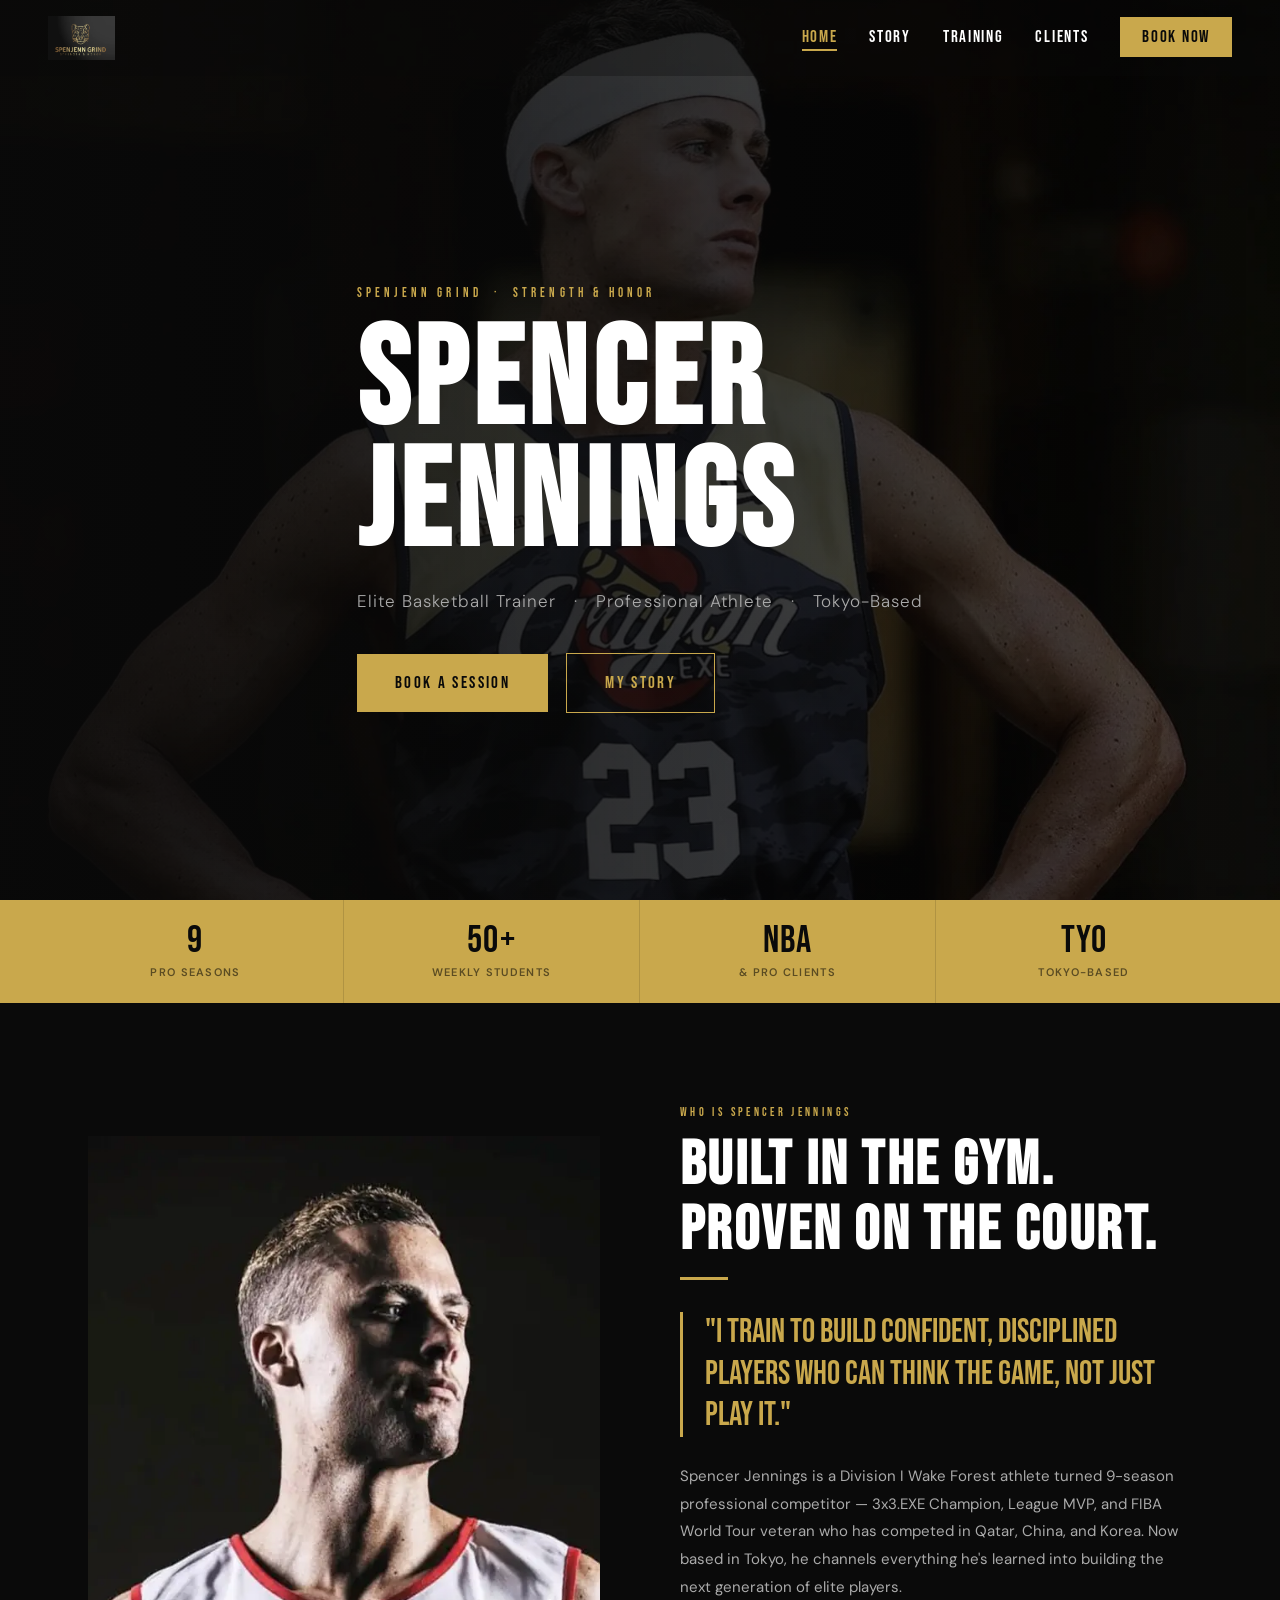
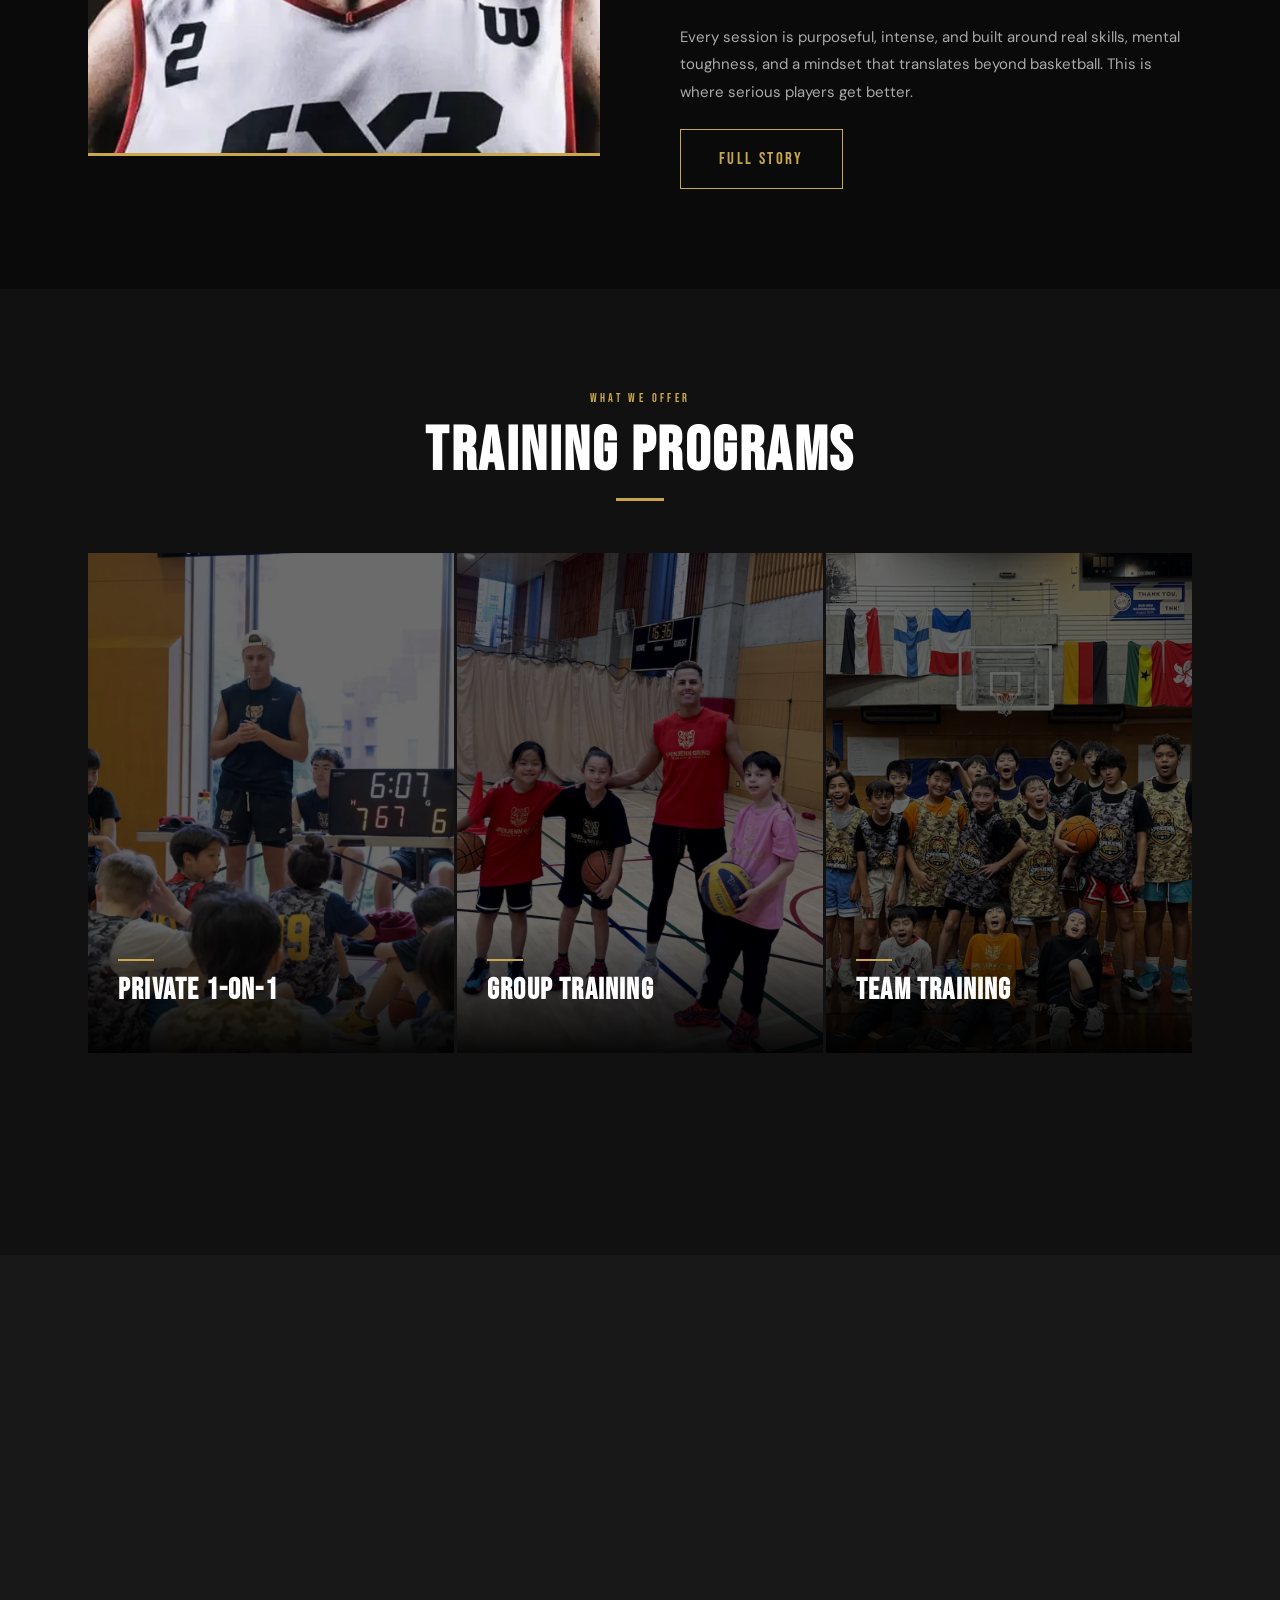
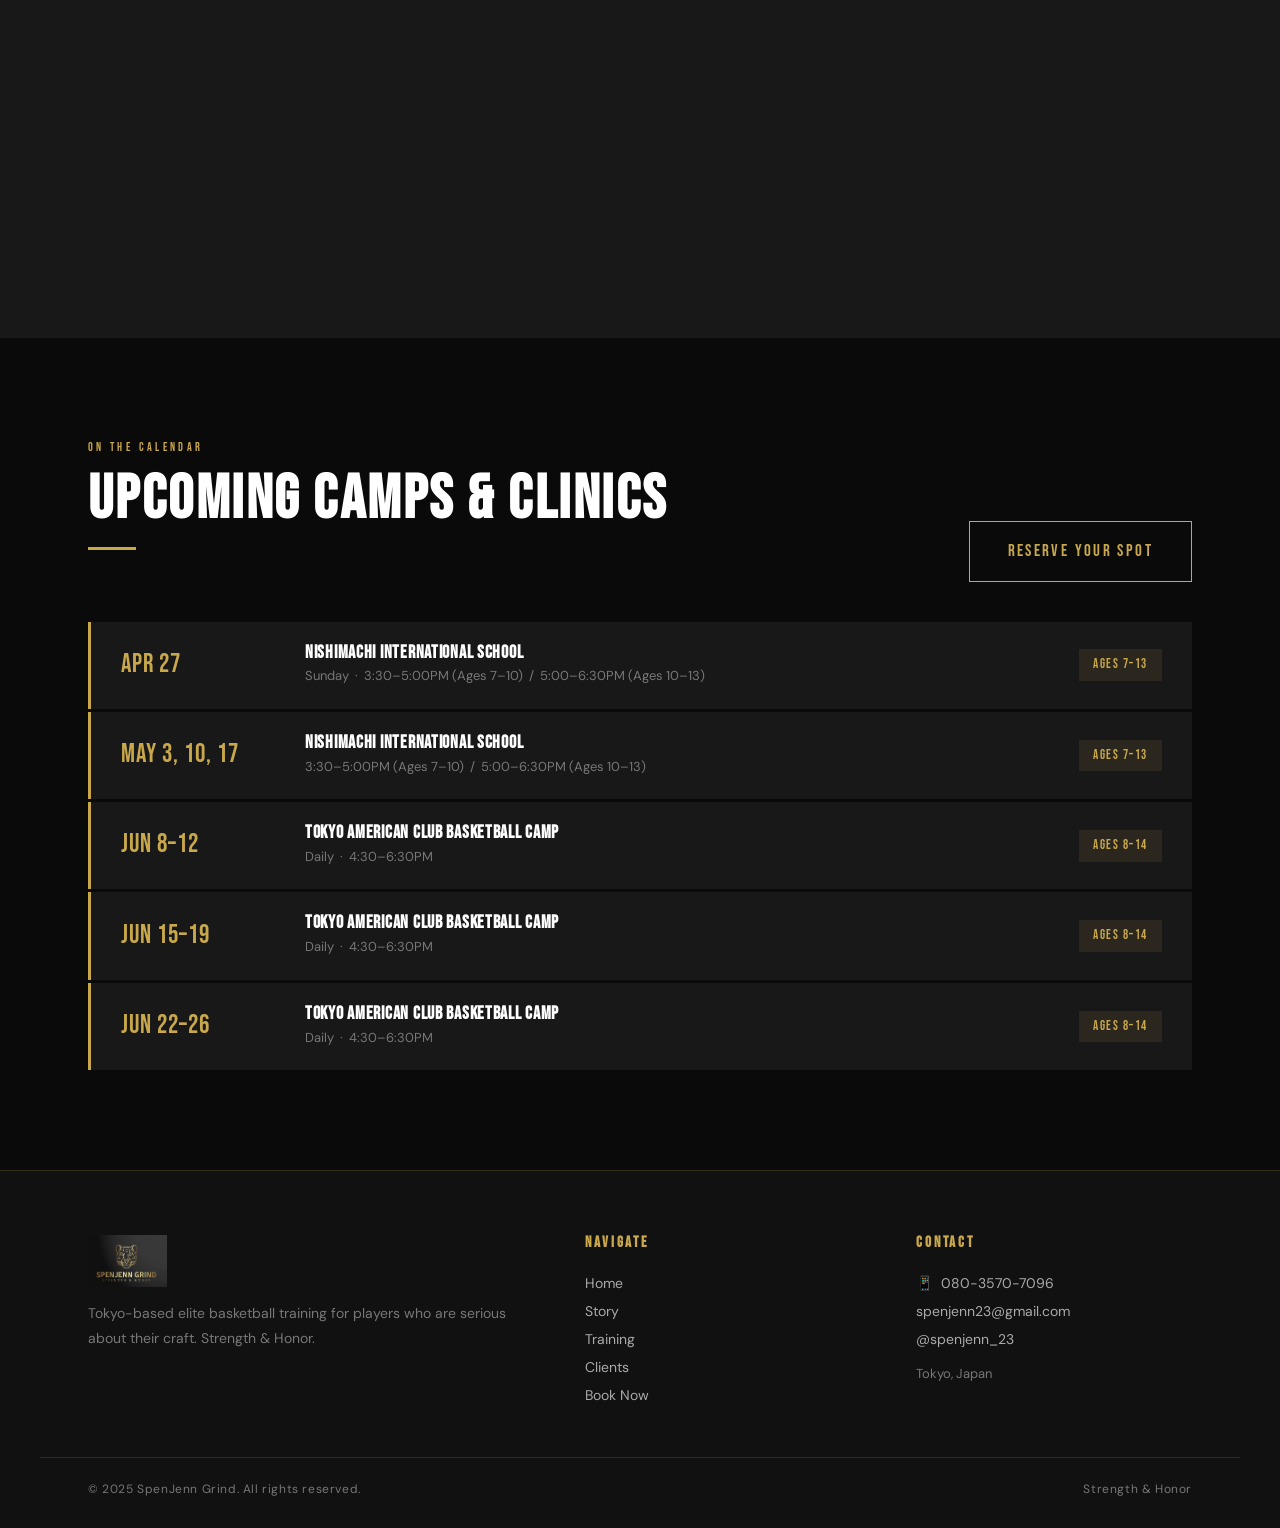
==== SpenJenn/index.html @ dd6b1234 "Add files via upload" ====
<!DOCTYPE html>
<html lang="en">
<head>
  <meta charset="UTF-8">
  <meta name="viewport" content="width=device-width, initial-scale=1.0">
  <title>Spencer Jennings — SpenJenn Grind | Elite Basketball Training Tokyo</title>
  <meta name="description" content="Spencer Jennings — Elite Basketball Trainer, 3x3.EXE Champion, and 9-season professional athlete based in Tokyo, Japan. SpenJenn Grind: Strength &amp; Honor.">
  <link rel="preconnect" href="https://fonts.googleapis.com">
  <link rel="preconnect" href="https://fonts.gstatic.com" crossorigin>
  <link rel="stylesheet" href="css/style.css">
</head>
<body>

<!-- ── NAV ── -->
<nav class="nav" id="nav">
  <div class="nav-inner">
    <a href="index.html" class="nav-logo">
      <img src="logo+tagline.webp" alt="SpenJenn Grind — Strength &amp; Honor">
    </a>
    <ul class="nav-links">
      <li><a href="index.html" class="active">Home</a></li>
      <li><a href="story.html">Story</a></li>
      <li><a href="training.html">Training</a></li>
      <li><a href="clients.html">Clients</a></li>
      <li><a href="book.html" class="nav-cta-link">Book Now</a></li>
    </ul>
    <button class="nav-hamburger" id="hamburger" aria-label="Open menu">
      <span></span><span></span><span></span>
    </button>
  </div>
</nav>

<!-- ── MOBILE NAV ── -->
<div class="nav-mobile" id="mobileNav">
  <a href="index.html">Home</a>
  <a href="story.html">Story</a>
  <a href="training.html">Training</a>
  <a href="clients.html">Clients</a>
  <a href="book.html">Book Now</a>
</div>

<!-- ── HERO ── -->
<section class="hero">
  <div class="hero__bg" style="background-image: url('3x3action8.webp');"></div>
  <div class="hero__overlay"></div>
  <div class="hero__content">
    <span class="hero__label">SpenJenn Grind &nbsp;·&nbsp; Strength &amp; Honor</span>
    <h1 class="hero__name">SPENCER<br>JENNINGS</h1>
    <p class="hero__sub">
      Elite Basketball Trainer &nbsp;&nbsp;·&nbsp;&nbsp; Professional Athlete &nbsp;&nbsp;·&nbsp;&nbsp; Tokyo-Based
    </p>
    <div class="hero__actions">
      <a href="book.html" class="btn btn--gold">Book a Session</a>
      <a href="story.html" class="btn btn--outline">My Story</a>
    </div>
  </div>
</section>

<!-- ── STATS BAR ── -->
<div class="stats-bar">
  <div class="stats-bar__inner">
    <div class="stat-item">
      <div class="stat-num">9</div>
      <div class="stat-lbl">Pro Seasons</div>
    </div>
    <div class="stat-item">
      <div class="stat-num">50+</div>
      <div class="stat-lbl">Weekly Students</div>
    </div>
    <div class="stat-item">
      <div class="stat-num">NBA</div>
      <div class="stat-lbl">&amp; Pro Clients</div>
    </div>
    <div class="stat-item">
      <div class="stat-num">TYO</div>
      <div class="stat-lbl">Tokyo-Based</div>
    </div>
  </div>
</div>

<!-- ── INTRO ── -->
<section class="intro">
  <div class="intro__inner">

    <div class="intro__img-wrap fade-in">
      <img src="Headshot.webp" alt="Spencer Jennings — 3x3 Professional Athlete" loading="lazy">
    </div>

    <div class="intro__text">
      <span class="section-label fade-in">Who Is Spencer Jennings</span>
      <h2 class="section-title fade-in d1">Built in the Gym.<br>Proven on the Court.</h2>
      <div class="gold-bar fade-in d2"></div>
      <blockquote class="fade-in d2">
        "I train to build confident, disciplined players who can think the game, not just play it."
      </blockquote>
      <p class="fade-in d3">
        Spencer Jennings is a Division I Wake Forest athlete turned 9-season professional competitor —
        3x3.EXE Champion, League MVP, and FIBA World Tour veteran who has competed in Qatar, China,
        and Korea. Now based in Tokyo, he channels everything he's learned into building the next
        generation of elite players.
      </p>
      <p class="fade-in d3">
        Every session is purposeful, intense, and built around real skills, mental toughness,
        and a mindset that translates beyond basketball. This is where serious players get better.
      </p>
      <a href="story.html" class="btn btn--outline fade-in d4">Full Story</a>
    </div>

  </div>
</section>

<!-- ── TRAINING PREVIEW ── -->
<section class="training-preview">
  <div class="training-preview__head">
    <span class="section-label fade-in">What We Offer</span>
    <h2 class="section-title fade-in d1">Training Programs</h2>
    <div class="gold-bar gold-bar--center fade-in d2"></div>
  </div>

  <div class="t-cards">
    <div class="t-card fade-in">
      <div class="t-card__bg" style="background-image: url('spenchencoaching1.webp'); background-position: center top;"></div>
      <div class="t-card__body">
        <div class="t-card__rule"></div>
        <h3 class="t-card__title">Private 1-on-1</h3>
        <p class="t-card__desc">Focused individual sessions targeting your specific weaknesses and goals. 70 minutes of pure development.</p>
      </div>
    </div>
    <div class="t-card fade-in d1">
      <div class="t-card__bg" style="background-image: url('spenjencoaching.webp'); background-position: center top;"></div>
      <div class="t-card__body">
        <div class="t-card__rule"></div>
        <h3 class="t-card__title">Group Training</h3>
        <p class="t-card__desc">Competitive group sessions building game IQ, chemistry, and intensity. Drop-in or monthly programs available.</p>
      </div>
    </div>
    <div class="t-card fade-in d2">
      <div class="t-card__bg" style="background-image: url('spenjengroupccoaching.webp'); background-position: center top;"></div>
      <div class="t-card__body">
        <div class="t-card__rule"></div>
        <h3 class="t-card__title">Team Training</h3>
        <p class="t-card__desc">Full team workouts built around your system. Custom programs for school and club teams.</p>
      </div>
    </div>
  </div>

  <div class="training-preview__cta">
    <a href="training.html" class="btn btn--gold fade-in">View All Programs &amp; Pricing</a>
  </div>
</section>

<!-- ── TESTIMONIALS ── -->
<section class="testimonials">
  <div class="testimonials__inner">
    <div class="testimonials__head">
      <span class="section-label fade-in">Straight From the Players</span>
      <h2 class="section-title fade-in d1">Results Speak</h2>
      <div class="gold-bar gold-bar--center fade-in d2"></div>
    </div>
    <div class="t-quotes">
      <div class="t-quote fade-in">
        <p class="t-quote__text">
          "Training with Spencer completely changed the way I approach the game. His attention to detail —
          especially with footwork, decision-making, and game speed — helped me elevate my confidence and
          performance at the national level. Every session is intense, purposeful, and pushes you to think
          like a high-level player. If you're serious about getting better, this is where you need to be."
        </p>
        <div class="t-quote__author">
          <img src="Kenny.webp" alt="Kenichiro Benedict" loading="lazy">
          <div>
            <p class="t-quote__name">Kenichiro Benedict</p>
            <p class="t-quote__role">Japan U-18 National Team</p>
          </div>
        </div>
      </div>
      <div class="t-quote fade-in d2">
        <p class="t-quote__text">
          "I've known Spencer as both a teammate and a trainer, and his understanding of the game is elite.
          He brings a pro mindset to every workout — everything is game-real, competitive, and detailed.
          He helped sharpen my skills and mentality, which translated directly to my progression as a pro.
          He's someone you want in your corner if you're trying to take that next step."
        </p>
        <div class="t-quote__author">
          <img src="Kongolo.webp" alt="David Kongolo" loading="lazy">
          <div>
            <p class="t-quote__name">David Kongolo</p>
            <p class="t-quote__role">Professional Player — Tokushima Gambarous</p>
          </div>
        </div>
      </div>
    </div>
  </div>
</section>

<!-- ── CAMP DATES ── -->
<section class="camp-dates section">
  <div class="camp-dates__inner">
    <div class="camp-dates__head">
      <div>
        <span class="section-label fade-in">On the Calendar</span>
        <h2 class="section-title fade-in d1">Upcoming Camps &amp; Clinics</h2>
        <div class="gold-bar fade-in d2"></div>
      </div>
      <a href="book.html" class="btn btn--outline fade-in">Reserve Your Spot</a>
    </div>

    <div class="camp-list">
      <div class="camp-item fade-in">
        <div class="camp-date">APR 27</div>
        <div class="camp-info">
          <h4>Nishimachi International School</h4>
          <p>Sunday &nbsp;·&nbsp; 3:30–5:00PM (Ages 7–10) &nbsp;/&nbsp; 5:00–6:30PM (Ages 10–13)</p>
        </div>
        <div class="camp-tag">Ages 7–13</div>
      </div>
      <div class="camp-item fade-in">
        <div class="camp-date">MAY 3, 10, 17</div>
        <div class="camp-info">
          <h4>Nishimachi International School</h4>
          <p>3:30–5:00PM (Ages 7–10) &nbsp;/&nbsp; 5:00–6:30PM (Ages 10–13)</p>
        </div>
        <div class="camp-tag">Ages 7–13</div>
      </div>
      <div class="camp-item fade-in">
        <div class="camp-date">JUN 8–12</div>
        <div class="camp-info">
          <h4>Tokyo American Club Basketball Camp</h4>
          <p>Daily &nbsp;·&nbsp; 4:30–6:30PM</p>
        </div>
        <div class="camp-tag">Ages 8–14</div>
      </div>
      <div class="camp-item fade-in">
        <div class="camp-date">JUN 15–19</div>
        <div class="camp-info">
          <h4>Tokyo American Club Basketball Camp</h4>
          <p>Daily &nbsp;·&nbsp; 4:30–6:30PM</p>
        </div>
        <div class="camp-tag">Ages 8–14</div>
      </div>
      <div class="camp-item fade-in">
        <div class="camp-date">JUN 22–26</div>
        <div class="camp-info">
          <h4>Tokyo American Club Basketball Camp</h4>
          <p>Daily &nbsp;·&nbsp; 4:30–6:30PM</p>
        </div>
        <div class="camp-tag">Ages 8–14</div>
      </div>
    </div>
  </div>
</section>

<!-- ── FOOTER ── -->
<footer class="footer">
  <div class="footer-grid">
    <div class="footer-brand">
      <a href="index.html">
        <img src="logo+tagline.webp" alt="SpenJenn Grind">
      </a>
      <p>Tokyo-based elite basketball training for players who are serious about their craft. Strength &amp; Honor.</p>
    </div>
    <div class="footer-col">
      <h4>Navigate</h4>
      <a href="index.html">Home</a>
      <a href="story.html">Story</a>
      <a href="training.html">Training</a>
      <a href="clients.html">Clients</a>
      <a href="book.html">Book Now</a>
    </div>
    <div class="footer-col">
      <h4>Contact</h4>
      <p>📱 &nbsp;080-3570-7096</p>
      <a href="mailto:spenjenn23@gmail.com">spenjenn23@gmail.com</a>
      <a href="https://instagram.com/spenjenn_23" target="_blank" rel="noopener noreferrer">@spenjenn_23</a>
      <p style="margin-top:8px; color: var(--muted); font-size:13px;">Tokyo, Japan</p>
    </div>
  </div>
  <div class="footer-bottom">
    <p>© 2025 SpenJenn Grind. All rights reserved.</p>
    <p>Strength &amp; Honor</p>
  </div>
</footer>

<script src="js/main.js"></script>
</body>
</html>
---- SpenJenn/css/style.css ----
/* ============================================================
   SPENJENN GRIND — Global Stylesheet
   Fonts: Bebas Neue (headings) · DM Sans (body)
   Palette: #0a0a0a · #111 · #1a1a1a · #c9a84c (gold)
   ============================================================ */

@import url('https://fonts.googleapis.com/css2?family=Bebas+Neue&family=DM+Sans:ital,opsz,wght@0,9..40,300;0,9..40,400;0,9..40,500;0,9..40,600;1,9..40,400&display=swap');

/* ── Reset ── */
*, *::before, *::after { margin: 0; padding: 0; box-sizing: border-box; }

/* ── Variables ── */
:root {
  --black:         #0a0a0a;
  --dark:          #111111;
  --charcoal:      #181818;
  --charcoal-2:    #222222;
  --gold:          #c9a84c;
  --gold-light:    #dfc06e;
  --white:         #ffffff;
  --off-white:     #f0ede8;
  --muted:         #777777;
  --muted-2:       #aaaaaa;
  --border:        rgba(201,168,76,0.18);
  --nav-h:         76px;
  --max-w:         1200px;
  --pad:           100px;
}

/* ── Base ── */
html { scroll-behavior: smooth; }

body {
  background: var(--black);
  color: var(--white);
  font-family: 'DM Sans', sans-serif;
  font-size: 16px;
  line-height: 1.65;
  overflow-x: hidden;
}

::selection { background: var(--gold); color: var(--black); }

::-webkit-scrollbar { width: 5px; }
::-webkit-scrollbar-track { background: var(--dark); }
::-webkit-scrollbar-thumb { background: var(--gold); }

img { max-width: 100%; height: auto; display: block; }
a { color: inherit; text-decoration: none; }

h1, h2, h3, h4, h5 {
  font-family: 'Bebas Neue', sans-serif;
  letter-spacing: 0.04em;
  line-height: 1.05;
}

/* ── Utilities ── */
.container {
  max-width: var(--max-w);
  margin: 0 auto;
  padding: 0 48px;
}

.section { padding: var(--pad) 0; }
.section--dark { background: var(--dark); }
.section--charcoal { background: var(--charcoal); }

.section-label {
  font-family: 'Bebas Neue', sans-serif;
  font-size: 12px;
  letter-spacing: 0.28em;
  color: var(--gold);
  text-transform: uppercase;
  display: block;
  margin-bottom: 10px;
}

.section-title {
  font-size: clamp(36px, 5vw, 62px);
  color: var(--white);
}

.section-title--center { text-align: center; }

.gold-bar {
  width: 48px;
  height: 3px;
  background: var(--gold);
  margin: 14px 0 32px;
}
.gold-bar--center { margin: 14px auto 32px; }

/* ── Buttons ── */
.btn {
  display: inline-block;
  font-family: 'Bebas Neue', sans-serif;
  font-size: 17px;
  letter-spacing: 0.14em;
  padding: 15px 38px;
  transition: all 0.22s ease;
  cursor: pointer;
  border: none;
  white-space: nowrap;
}

.btn--gold {
  background: var(--gold);
  color: var(--black);
}
.btn--gold:hover {
  background: var(--gold-light);
  transform: translateY(-2px);
  box-shadow: 0 8px 32px rgba(201,168,76,0.28);
}

.btn--outline {
  background: transparent;
  color: var(--gold);
  border: 1.5px solid var(--gold);
}
.btn--outline:hover {
  background: var(--gold);
  color: var(--black);
  transform: translateY(-2px);
}

/* ── Scroll Fade-in ── */
.fade-in {
  opacity: 0;
  transform: translateY(28px);
  transition: opacity 0.72s ease, transform 0.72s ease;
}
.fade-in.visible { opacity: 1; transform: translateY(0); }
.fade-in.d1 { transition-delay: 0.08s; }
.fade-in.d2 { transition-delay: 0.18s; }
.fade-in.d3 { transition-delay: 0.28s; }
.fade-in.d4 { transition-delay: 0.38s; }

/* ============================================================
   NAVIGATION
   ============================================================ */
.nav {
  position: fixed;
  top: 0; left: 0; right: 0;
  z-index: 1000;
  height: var(--nav-h);
  display: flex;
  align-items: center;
  padding: 0 48px;
  background: rgba(10,10,10,0.3);
  transition: background 0.35s ease, border-color 0.35s ease;
  border-bottom: 1px solid transparent;
}

.nav.scrolled {
  background: rgba(10,10,10,0.97);
  border-bottom-color: var(--border);
  backdrop-filter: blur(12px);
}

.nav-inner {
  width: 100%;
  max-width: var(--max-w);
  margin: 0 auto;
  display: flex;
  align-items: center;
  justify-content: space-between;
}

.nav-logo img {
  height: 44px;
  width: auto;
}

.nav-links {
  display: flex;
  align-items: center;
  gap: 32px;
  list-style: none;
}

.nav-links a {
  font-family: 'Bebas Neue', sans-serif;
  font-size: 17px;
  letter-spacing: 0.1em;
  color: var(--white);
  transition: color 0.2s;
  position: relative;
}

.nav-links a::after {
  content: '';
  position: absolute;
  bottom: -4px; left: 0;
  width: 0; height: 2px;
  background: var(--gold);
  transition: width 0.28s ease;
}

.nav-links a:hover,
.nav-links a.active { color: var(--gold); }
.nav-links a:hover::after,
.nav-links a.active::after { width: 100%; }

.nav-cta-link {
  background: var(--gold) !important;
  color: var(--black) !important;
  padding: 10px 22px;
  font-family: 'Bebas Neue', sans-serif;
  letter-spacing: 0.12em;
  transition: background 0.2s !important;
}
.nav-cta-link:hover { background: var(--gold-light) !important; }
.nav-cta-link::after { display: none !important; }

/* Hamburger */
.nav-hamburger {
  display: none;
  flex-direction: column;
  gap: 5px;
  cursor: pointer;
  padding: 4px;
  background: none;
  border: none;
}
.nav-hamburger span {
  display: block;
  width: 25px; height: 2px;
  background: var(--white);
  transition: all 0.28s;
}
.nav-hamburger.open span:nth-child(1) { transform: rotate(45deg) translate(5px,5px); }
.nav-hamburger.open span:nth-child(2) { opacity: 0; }
.nav-hamburger.open span:nth-child(3) { transform: rotate(-45deg) translate(5px,-5px); }

/* Mobile Nav */
.nav-mobile {
  position: fixed;
  top: var(--nav-h); left: 0; right: 0;
  background: rgba(10,10,10,0.98);
  border-bottom: 1px solid var(--border);
  z-index: 999;
  padding: 28px 40px 36px;
  flex-direction: column;
  gap: 22px;
  display: none;
  backdrop-filter: blur(12px);
}
.nav-mobile.open { display: flex; }
.nav-mobile a {
  font-family: 'Bebas Neue', sans-serif;
  font-size: 30px;
  letter-spacing: 0.1em;
  color: var(--white);
  transition: color 0.2s;
}
.nav-mobile a:hover { color: var(--gold); }

/* ============================================================
   FOOTER
   ============================================================ */
.footer {
  background: var(--dark);
  border-top: 1px solid var(--border);
  padding: 64px 0 28px;
}

.footer-grid {
  max-width: var(--max-w);
  margin: 0 auto;
  padding: 0 48px;
  display: grid;
  grid-template-columns: 1.6fr 1fr 1fr;
  gap: 56px;
  margin-bottom: 48px;
}

.footer-brand img {
  height: 52px;
  width: auto;
  margin-bottom: 14px;
}

.footer-brand p {
  color: var(--muted);
  font-size: 14px;
  line-height: 1.75;
  margin-top: 10px;
}

.footer-col h4 {
  font-family: 'Bebas Neue', sans-serif;
  font-size: 15px;
  letter-spacing: 0.18em;
  color: var(--gold);
  margin-bottom: 18px;
}

.footer-col a,
.footer-col p {
  display: block;
  color: var(--muted-2);
  font-size: 14px;
  line-height: 2;
  transition: color 0.2s;
}
.footer-col a:hover { color: var(--gold); }

.footer-bottom {
  max-width: var(--max-w);
  margin: 0 auto;
  padding: 22px 48px 0;
  border-top: 1px solid var(--border);
  display: flex;
  align-items: center;
  justify-content: space-between;
}
.footer-bottom p { font-size: 12px; color: var(--muted); letter-spacing: 0.05em; }

/* ============================================================
   PAGE HERO (sub-pages)
   ============================================================ */
.page-hero {
  position: relative;
  height: 62vh;
  min-height: 420px;
  display: flex;
  align-items: flex-end;
  overflow: hidden;
  margin-top: 0;
}

.page-hero__bg {
  position: absolute;
  inset: 0;
  background-size: cover;
  background-position: center top;
  filter: brightness(0.38);
  transform: scale(1.04);
}

.page-hero__gradient {
  position: absolute;
  inset: 0;
  background: linear-gradient(to top, var(--black) 0%, rgba(10,10,10,0.4) 50%, transparent 100%);
}

.page-hero__content {
  position: relative;
  z-index: 2;
  padding: 0 48px 56px;
  width: 100%;
  max-width: var(--max-w);
  margin: 0 auto;
}

.page-hero__label {
  font-family: 'Bebas Neue', sans-serif;
  font-size: 12px;
  letter-spacing: 0.32em;
  color: var(--gold);
  display: block;
  margin-bottom: 10px;
}

.page-hero__title {
  font-size: clamp(52px, 9vw, 110px);
  line-height: 0.95;
  color: var(--white);
}

/* ============================================================
   HOME — HERO
   ============================================================ */
.hero {
  position: relative;
  height: 100vh;
  min-height: 720px;
  display: flex;
  align-items: center;
  overflow: hidden;
}

.hero__bg {
  position: absolute;
  inset: 0;
  background-size: cover;
  background-position: center 18%;
  filter: brightness(0.42);
  transform: scale(1.06);
  animation: zoomOut 9s ease-out forwards;
}

@keyframes zoomOut {
  from { transform: scale(1.06); }
  to   { transform: scale(1); }
}

.hero__overlay {
  position: absolute;
  inset: 0;
  background: linear-gradient(
    to right,
    rgba(10,10,10,0.88) 0%,
    rgba(10,10,10,0.55) 55%,
    rgba(10,10,10,0.18) 100%
  );
}

.hero__content {
  position: relative;
  z-index: 2;
  max-width: var(--max-w);
  margin: 0 auto;
  padding: 0 48px;
  padding-top: calc(var(--nav-h) + 20px);
}

.hero__label {
  font-family: 'Bebas Neue', sans-serif;
  font-size: 13px;
  letter-spacing: 0.32em;
  color: var(--gold);
  display: block;
  margin-bottom: 18px;
  opacity: 0;
  animation: riseUp 0.8s 0.3s ease forwards;
}

.hero__name {
  font-size: clamp(60px, 11vw, 138px);
  line-height: 0.88;
  color: var(--white);
  opacity: 0;
  animation: riseUp 0.85s 0.5s ease forwards;
}

.hero__sub {
  font-family: 'DM Sans', sans-serif;
  font-size: clamp(13px, 1.4vw, 17px);
  font-weight: 300;
  color: var(--muted-2);
  letter-spacing: 0.06em;
  margin-top: 22px;
  opacity: 0;
  animation: riseUp 0.8s 0.75s ease forwards;
}

.hero__actions {
  display: flex;
  align-items: center;
  gap: 18px;
  margin-top: 38px;
  opacity: 0;
  animation: riseUp 0.8s 1s ease forwards;
}

@keyframes riseUp {
  from { opacity: 0; transform: translateY(28px); }
  to   { opacity: 1; transform: translateY(0); }
}

/* ── Stats Bar ── */
.stats-bar {
  background: var(--gold);
  padding: 0 48px;
}

.stats-bar__inner {
  max-width: var(--max-w);
  margin: 0 auto;
  display: grid;
  grid-template-columns: repeat(4, 1fr);
}

.stat-item {
  padding: 22px 16px;
  text-align: center;
  border-right: 1px solid rgba(0,0,0,0.12);
}
.stat-item:last-child { border-right: none; }

.stat-num {
  font-family: 'Bebas Neue', sans-serif;
  font-size: 38px;
  color: var(--black);
  line-height: 1;
  letter-spacing: 0.03em;
}
.stat-lbl {
  font-size: 11px;
  font-weight: 600;
  letter-spacing: 0.12em;
  text-transform: uppercase;
  color: rgba(0,0,0,0.55);
  margin-top: 3px;
}

/* ── Intro (Home) ── */
.intro { padding: var(--pad) 0; }

.intro__inner {
  max-width: var(--max-w);
  margin: 0 auto;
  padding: 0 48px;
  display: grid;
  grid-template-columns: 1fr 1fr;
  gap: 80px;
  align-items: center;
}

.intro__img-wrap {
  position: relative;
}

.intro__img-wrap img {
  width: 100%;
  height: 620px;
  object-fit: cover;
  object-position: center 15%;
}

.intro__img-wrap::after {
  content: '';
  position: absolute;
  bottom: 0; left: 0; right: 0;
  height: 3px;
  background: var(--gold);
}

.intro__text blockquote {
  font-family: 'Bebas Neue', sans-serif;
  font-size: clamp(26px, 2.6vw, 36px);
  color: var(--gold);
  line-height: 1.25;
  padding-left: 22px;
  border-left: 3px solid var(--gold);
  margin: 28px 0 26px;
}

.intro__text p {
  color: var(--muted-2);
  font-size: 15px;
  line-height: 1.85;
  margin-bottom: 22px;
}

/* ── Training Preview Cards (Home) ── */
.training-preview { background: var(--dark); padding: var(--pad) 0; }

.training-preview__head {
  text-align: center;
  padding: 0 48px;
  margin-bottom: 52px;
}

.t-cards {
  display: grid;
  grid-template-columns: repeat(3,1fr);
  gap: 3px;
  max-width: var(--max-w);
  margin: 0 auto 44px;
  padding: 0 48px;
}

.t-card {
  position: relative;
  height: 500px;
  overflow: hidden;
  cursor: default;
}

.t-card__bg {
  position: absolute;
  inset: 0;
  background-size: cover;
  background-position: center top;
  filter: brightness(0.42);
  transition: transform 0.55s ease, filter 0.55s ease;
}

.t-card:hover .t-card__bg {
  transform: scale(1.06);
  filter: brightness(0.28);
}

.t-card__body {
  position: absolute;
  bottom: 0; left: 0; right: 0;
  padding: 36px 30px;
  background: linear-gradient(to top, rgba(0,0,0,0.92) 0%, transparent 100%);
}

.t-card__rule {
  width: 36px; height: 2px;
  background: var(--gold);
  margin-bottom: 14px;
  transition: width 0.3s;
}
.t-card:hover .t-card__rule { width: 56px; }

.t-card__title {
  font-size: 30px;
  color: var(--white);
  margin-bottom: 10px;
}

.t-card__desc {
  font-size: 13px;
  color: var(--muted-2);
  line-height: 1.75;
  max-height: 0;
  overflow: hidden;
  transition: max-height 0.38s ease;
}
.t-card:hover .t-card__desc { max-height: 90px; }

.training-preview__cta { text-align: center; }

/* ── Testimonials (Home) ── */
.testimonials { padding: var(--pad) 0; background: var(--charcoal); }

.testimonials__inner {
  max-width: var(--max-w);
  margin: 0 auto;
  padding: 0 48px;
}

.testimonials__head { text-align: center; margin-bottom: 54px; }

.t-quotes {
  display: grid;
  grid-template-columns: 1fr 1fr;
  gap: 24px;
}

.t-quote {
  background: var(--dark);
  border: 1px solid var(--border);
  padding: 40px 36px;
  position: relative;
}

.t-quote::before {
  content: '"';
  font-family: 'Bebas Neue', sans-serif;
  font-size: 130px;
  color: var(--gold);
  opacity: 0.1;
  position: absolute;
  top: -18px; left: 22px;
  line-height: 1;
  pointer-events: none;
}

.t-quote__text {
  font-size: 14px;
  color: var(--muted-2);
  line-height: 1.85;
  margin-bottom: 28px;
  position: relative;
}

.t-quote__author {
  display: flex;
  align-items: center;
  gap: 14px;
}

.t-quote__author img {
  width: 50px; height: 50px;
  border-radius: 50%;
  object-fit: cover;
  object-position: center top;
  border: 2px solid var(--gold);
}

.t-quote__name {
  font-family: 'Bebas Neue', sans-serif;
  font-size: 18px;
  letter-spacing: 0.05em;
}

.t-quote__role {
  font-size: 12px;
  color: var(--gold);
  letter-spacing: 0.06em;
  margin-top: 2px;
}

/* ── Camp Dates (Home) ── */
.camp-dates { padding: var(--pad) 0; }

.camp-dates__inner {
  max-width: var(--max-w);
  margin: 0 auto;
  padding: 0 48px;
}

.camp-dates__head {
  display: flex;
  justify-content: space-between;
  align-items: flex-end;
  margin-bottom: 40px;
  flex-wrap: wrap;
  gap: 24px;
}

.camp-list { display: flex; flex-direction: column; gap: 3px; }

.camp-item {
  display: grid;
  grid-template-columns: 160px 1fr auto;
  align-items: center;
  gap: 24px;
  background: var(--charcoal);
  padding: 22px 30px;
  border-left: 3px solid var(--gold);
  transition: background 0.2s;
}
.camp-item:hover { background: var(--charcoal-2); }

.camp-date {
  font-family: 'Bebas Neue', sans-serif;
  font-size: 26px;
  color: var(--gold);
  letter-spacing: 0.04em;
}

.camp-info h4 {
  font-size: 18px;
  color: var(--white);
  margin-bottom: 3px;
}
.camp-info p { font-size: 13px; color: var(--muted); }

.camp-tag {
  font-family: 'Bebas Neue', sans-serif;
  font-size: 13px;
  letter-spacing: 0.12em;
  color: var(--gold);
  background: rgba(201,168,76,0.1);
  padding: 5px 14px;
  white-space: nowrap;
}

/* ============================================================
   STORY PAGE
   ============================================================ */

/* Timeline */
.timeline { padding: var(--pad) 0; }

.timeline__inner {
  max-width: var(--max-w);
  margin: 0 auto;
  padding: 0 48px;
}

.tl-entry {
  display: grid;
  grid-template-columns: 1fr 72px 1fr;
  margin-bottom: 88px;
}

/* LEFT variant: text in col1, media in col3 */
.tl-entry--left .tl-text  { grid-column: 1; grid-row: 1; padding-right: 40px; }
.tl-entry--left .tl-spine { grid-column: 2; grid-row: 1; }
.tl-entry--left .tl-media { grid-column: 3; grid-row: 1; }

/* RIGHT variant: media in col1, text in col3 */
.tl-entry--right .tl-media { grid-column: 1; grid-row: 1; }
.tl-entry--right .tl-spine { grid-column: 2; grid-row: 1; }
.tl-entry--right .tl-text  { grid-column: 3; grid-row: 1; padding-left: 40px; }

.tl-spine {
  display: flex;
  flex-direction: column;
  align-items: center;
}

.tl-dot {
  width: 18px; height: 18px;
  border-radius: 50%;
  background: var(--gold);
  margin-top: 44px;
  flex-shrink: 0;
  box-shadow: 0 0 0 5px rgba(201,168,76,0.18);
}

.tl-line {
  width: 2px;
  flex: 1;
  background: var(--border);
  margin-top: 10px;
}

.tl-era {
  font-family: 'Bebas Neue', sans-serif;
  font-size: 11px;
  letter-spacing: 0.3em;
  color: var(--gold);
  margin-bottom: 10px;
}

.tl-text h3 {
  font-size: clamp(30px, 4vw, 48px);
  color: var(--white);
  margin-bottom: 12px;
}

.tl-text p {
  color: var(--muted-2);
  font-size: 15px;
  line-height: 1.85;
}

.tl-media img {
  width: 100%;
  height: 320px;
  object-fit: cover;
  object-position: center top;
}

.tl-media--multi {
  display: grid;
  grid-template-columns: 1fr 1fr;
  gap: 4px;
}
.tl-media--multi img { height: 200px; }

.tl-media--trio {
  display: grid;
  grid-template-columns: 1fr 1fr;
  gap: 4px;
}
.tl-media--trio img:first-child {
  grid-column: 1 / -1;
  height: 220px;
}
.tl-media--trio img:not(:first-child) { height: 160px; }

/* Accolades */
.accolades { background: var(--dark); padding: var(--pad) 0; }

.accolades__inner {
  max-width: var(--max-w);
  margin: 0 auto;
  padding: 0 48px;
}

.accolades__head { text-align: center; margin-bottom: 52px; }

.accolades-grid {
  display: grid;
  grid-template-columns: repeat(3, 1fr);
  gap: 3px;
}

.acc-item {
  background: var(--charcoal);
  padding: 36px 28px;
  border-top: 3px solid var(--gold);
  transition: background 0.2s;
}
.acc-item:hover { background: var(--charcoal-2); }

.acc-item h4 {
  font-size: 19px;
  color: var(--gold);
  margin-bottom: 10px;
}
.acc-item p { font-size: 13px; color: var(--muted-2); line-height: 1.75; }

.win-photos {
  display: grid;
  grid-template-columns: 1fr 1fr;
  gap: 4px;
  max-width: var(--max-w);
  margin: 52px auto 0;
  padding: 0 48px;
}

.win-photo-wrap { position: relative; overflow: hidden; }

.win-photo-wrap img {
  width: 100%;
  height: 420px;
  object-fit: cover;
  object-position: center top;
  transition: transform 0.5s ease;
}
.win-photo-wrap:hover img { transform: scale(1.04); }

.win-photo-caption {
  position: absolute;
  bottom: 0; left: 0; right: 0;
  padding: 18px 22px;
  background: linear-gradient(to top, rgba(0,0,0,0.82) 0%, transparent 100%);
}
.win-photo-caption p {
  font-family: 'Bebas Neue', sans-serif;
  font-size: 17px;
  color: var(--white);
  letter-spacing: 0.06em;
}
.win-photo-caption span { font-size: 12px; color: var(--gold); }

/* ============================================================
   TRAINING PAGE
   ============================================================ */
.training-types { padding: var(--pad) 0; }

.tt-block {
  display: grid;
  grid-template-columns: 1fr 1fr;
  margin-bottom: 4px;
}
.tt-block--flip { direction: rtl; }
.tt-block--flip > * { direction: ltr; }

.tt-img {
  height: 520px;
  overflow: hidden;
}
.tt-img img {
  width: 100%;
  height: 100%;
  object-fit: cover;
  object-position: center top;
  transition: transform 0.5s ease;
}
.tt-img:hover img { transform: scale(1.04); }

.tt-content {
  background: var(--charcoal);
  padding: 64px 56px;
  display: flex;
  flex-direction: column;
  justify-content: center;
}

.tt-num {
  font-family: 'Bebas Neue', sans-serif;
  font-size: 96px;
  color: var(--gold);
  opacity: 0.12;
  line-height: 1;
  margin-bottom: -24px;
}

.tt-content h3 { font-size: 46px; color: var(--white); margin-bottom: 14px; }
.tt-content p  { font-size: 15px; color: var(--muted-2); line-height: 1.85; margin-bottom: 18px; }

.tt-tags { display: flex; flex-wrap: wrap; gap: 8px; margin-top: 10px; }
.tt-tag {
  font-family: 'Bebas Neue', sans-serif;
  font-size: 12px;
  letter-spacing: 0.12em;
  color: var(--gold);
  border: 1px solid var(--border);
  padding: 4px 12px;
}

/* Philosophy banner */
.philosophy-banner {
  background: var(--gold);
  padding: 52px 48px;
  text-align: center;
}
.philosophy-banner h2 {
  font-size: clamp(28px, 4vw, 52px);
  color: var(--black);
  line-height: 1.3;
  max-width: 800px;
  margin: 0 auto;
}

/* Skills */
.skills { background: var(--dark); padding: var(--pad) 0; }

.skills__inner {
  max-width: var(--max-w);
  margin: 0 auto;
  padding: 0 48px;
}

.skills__head { margin-bottom: 44px; }

.skills-grid {
  display: grid;
  grid-template-columns: repeat(3, 1fr);
  gap: 3px;
}

.skill-card {
  background: var(--charcoal);
  padding: 32px 28px;
  border-bottom: 2px solid transparent;
  transition: background 0.2s, border-color 0.2s;
}
.skill-card:hover { border-bottom-color: var(--gold); background: var(--charcoal-2); }

.skill-icon { font-size: 26px; margin-bottom: 14px; }
.skill-card h4 { font-size: 22px; color: var(--white); margin-bottom: 8px; }
.skill-card p  { font-size: 13px; color: var(--muted); line-height: 1.75; }

/* Pricing */
.pricing { padding: var(--pad) 0; }

.pricing__inner {
  max-width: var(--max-w);
  margin: 0 auto;
  padding: 0 48px;
}

.pricing__head { text-align: center; margin-bottom: 52px; }

.pricing-grid {
  display: grid;
  grid-template-columns: repeat(3, 1fr);
  gap: 3px;
  margin-bottom: 32px;
}

.price-card {
  background: var(--charcoal);
  padding: 44px 32px;
  border-top: 3px solid transparent;
  position: relative;
  transition: background 0.2s, border-color 0.2s;
}
.price-card:hover { background: var(--charcoal-2); border-top-color: var(--gold); }

.price-card.featured {
  background: var(--dark);
  border-top: 3px solid var(--gold);
}
.price-card.featured::before {
  content: 'BEST VALUE';
  position: absolute;
  top: -14px; right: 24px;
  background: var(--gold);
  color: var(--black);
  font-family: 'Bebas Neue', sans-serif;
  font-size: 11px;
  letter-spacing: 0.16em;
  padding: 2px 12px;
}

.price-type {
  font-family: 'Bebas Neue', sans-serif;
  font-size: 11px;
  letter-spacing: 0.24em;
  color: var(--gold);
  margin-bottom: 10px;
}
.price-name { font-size: 22px; color: var(--white); margin-bottom: 20px; }
.price-amount {
  font-family: 'Bebas Neue', sans-serif;
  font-size: 52px;
  color: var(--gold);
  line-height: 1;
  margin-bottom: 4px;
}
.price-dur { font-size: 12px; color: var(--muted); margin-bottom: 24px; }
.price-divider { height: 1px; background: var(--border); margin-bottom: 18px; }
.price-card p { font-size: 13px; color: var(--muted-2); line-height: 1.75; }

.lang-note {
  background: var(--charcoal);
  border: 1px solid var(--border);
  padding: 20px 28px;
  display: flex;
  align-items: center;
  gap: 14px;
}
.lang-note p { font-size: 14px; color: var(--muted-2); }
.lang-note strong { color: var(--white); }

/* ============================================================
   CLIENTS PAGE
   ============================================================ */
.clients-section { padding: var(--pad) 0; }
.clients-section.alt { background: var(--dark); }

.clients-section__inner {
  max-width: var(--max-w);
  margin: 0 auto;
  padding: 0 48px;
}

.clients-section__head { margin-bottom: 40px; }

/* NBA photos grid */
.nba-grid {
  display: grid;
  grid-template-columns: 1fr 1fr;
  gap: 4px;
  margin-bottom: 40px;
}

.nba-photo {
  position: relative;
  overflow: hidden;
  height: 420px;
}
.nba-photo img {
  width: 100%;
  height: 100%;
  object-fit: cover;
  object-position: center top;
  transition: transform 0.5s;
}
.nba-photo:hover img { transform: scale(1.04); }

.nba-caption {
  position: absolute;
  bottom: 0; left: 0; right: 0;
  padding: 18px 22px;
  background: linear-gradient(to top, rgba(0,0,0,0.85) 0%, transparent 100%);
}
.nba-caption h4 { font-size: 20px; color: var(--white); }
.nba-caption p  { font-size: 12px; color: var(--gold); letter-spacing: 0.06em; }

/* Roster list */
.roster {
  display: grid;
  grid-template-columns: 1fr 1fr;
  gap: 3px;
}

.roster-item {
  background: var(--charcoal);
  padding: 18px 24px;
  display: flex;
  align-items: center;
  gap: 14px;
  transition: background 0.2s;
}
.roster-item:hover { background: var(--charcoal-2); }

.roster-dot {
  width: 5px; height: 5px;
  border-radius: 50%;
  background: var(--gold);
  flex-shrink: 0;
}

.roster-item h4 { font-size: 17px; color: var(--white); }
.roster-item p  { font-size: 12px; color: var(--gold); letter-spacing: 0.05em; }

/* ── Testimonials (full, Clients page) ── */
.testi-full { padding: var(--pad) 0; background: var(--charcoal); }

.testi-full__inner {
  max-width: var(--max-w);
  margin: 0 auto;
  padding: 0 48px;
}

.testi-full__head { text-align: center; margin-bottom: 52px; }

.testi-cards {
  display: grid;
  grid-template-columns: 1fr 1fr;
  gap: 24px;
}

.testi-card {
  background: var(--dark);
  border: 1px solid var(--border);
  padding: 44px 38px;
  position: relative;
}
.testi-card::before {
  content: '"';
  font-family: 'Bebas Neue', sans-serif;
  font-size: 140px;
  color: var(--gold);
  opacity: 0.09;
  position: absolute;
  top: -16px; left: 22px;
  line-height: 1;
}

.testi-card__text {
  font-size: 15px;
  color: var(--muted-2);
  line-height: 1.9;
  margin-bottom: 30px;
  position: relative;
}

.testi-card__author { display: flex; align-items: center; gap: 16px; }

.testi-card__author img {
  width: 56px; height: 56px;
  border-radius: 50%;
  object-fit: cover;
  object-position: center top;
  border: 2px solid var(--gold);
}

.testi-card__name {
  font-family: 'Bebas Neue', sans-serif;
  font-size: 20px;
  letter-spacing: 0.05em;
}
.testi-card__role { font-size: 12px; color: var(--gold); letter-spacing: 0.06em; margin-top: 2px; }

/* ============================================================
   BOOK / CONTACT PAGE
   ============================================================ */
.book-section { padding: var(--pad) 0; }

.book-section__inner {
  max-width: var(--max-w);
  margin: 0 auto;
  padding: 0 48px;
  display: grid;
  grid-template-columns: 1fr 1fr;
  gap: 88px;
}

/* Contact Form */
.contact-form { display: flex; flex-direction: column; gap: 18px; }

.form-head { margin-bottom: 8px; }
.form-head h2 { font-size: 42px; color: var(--white); }
.form-head p  { color: var(--muted-2); font-size: 15px; margin-top: 6px; }

.form-group { display: flex; flex-direction: column; gap: 7px; }

.form-group label {
  font-family: 'Bebas Neue', sans-serif;
  font-size: 13px;
  letter-spacing: 0.18em;
  color: var(--gold);
}

.form-group input,
.form-group textarea,
.form-group select {
  background: var(--charcoal);
  border: 1px solid var(--border);
  color: var(--white);
  padding: 13px 16px;
  font-family: 'DM Sans', sans-serif;
  font-size: 15px;
  outline: none;
  transition: border-color 0.2s;
}
.form-group input:focus,
.form-group textarea:focus { border-color: var(--gold); }
.form-group textarea { resize: vertical; min-height: 150px; }
.form-group input::placeholder,
.form-group textarea::placeholder { color: var(--muted); }

/* Contact Details */
.contact-info h3 { font-size: 38px; color: var(--white); margin-bottom: 30px; }

.contact-detail {
  display: flex;
  align-items: flex-start;
  gap: 16px;
  padding: 22px 0;
  border-bottom: 1px solid var(--border);
}
.contact-detail:last-child { border-bottom: none; }

.cd-icon { font-size: 22px; color: var(--gold); margin-top: 2px; }

.cd-label {
  font-family: 'Bebas Neue', sans-serif;
  font-size: 12px;
  letter-spacing: 0.22em;
  color: var(--gold);
  margin-bottom: 4px;
}

.cd-value,
.cd-value a {
  font-size: 15px;
  color: var(--muted-2);
  transition: color 0.2s;
}
.cd-value a:hover { color: var(--gold); }

/* Camp Schedule (full) */
.camp-schedule { background: var(--dark); padding: var(--pad) 0; }

.camp-schedule__inner {
  max-width: var(--max-w);
  margin: 0 auto;
  padding: 0 48px;
}
.camp-schedule__head { margin-bottom: 44px; }

.camp-group { margin-bottom: 40px; }
.camp-group h3 {
  font-size: 26px;
  color: var(--gold);
  margin-bottom: 14px;
  padding-bottom: 12px;
  border-bottom: 1px solid var(--border);
}

/* ============================================================
   RESPONSIVE
   ============================================================ */
@media (max-width: 1024px) {
  :root { --pad: 80px; }
  .intro__inner { gap: 52px; }
  .tt-content { padding: 48px 40px; }
  .pricing-grid { grid-template-columns: 1fr 1fr; }
}

@media (max-width: 768px) {
  :root { --pad: 60px; --nav-h: 64px; }

  .nav, .nav-mobile { padding-left: 20px; padding-right: 20px; }
  .nav-links { display: none; }
  .nav-hamburger { display: flex; }

  .container,
  .camp-dates__inner,
  .testimonials__inner,
  .accolades__inner,
  .skills__inner,
  .pricing__inner,
  .clients-section__inner,
  .book-section__inner,
  .camp-schedule__inner,
  .footer-grid,
  .intro__inner,
  .timeline__inner,
  .testi-full__inner,
  .win-photos,
  .t-cards { padding: 0 20px; }

  .page-hero__content { padding: 0 20px 40px; }

  .stats-bar { padding: 0 20px; }
  .stats-bar__inner { grid-template-columns: 1fr 1fr; }
  .stat-item { border-right: none; border-bottom: 1px solid rgba(0,0,0,0.12); }
  .stat-item:nth-child(odd) { border-right: 1px solid rgba(0,0,0,0.12); }
  .stat-item:nth-last-child(-n+2) { border-bottom: none; }

  .intro__inner { grid-template-columns: 1fr; }
  .intro__img-wrap img { height: 380px; }

  .t-cards { grid-template-columns: 1fr; }
  .t-card { height: 360px; }

  .t-quotes { grid-template-columns: 1fr; }

  .camp-dates__head { flex-direction: column; align-items: flex-start; }
  .camp-item { grid-template-columns: 1fr; gap: 8px; }

  /* Timeline — collapse to single column */
  .tl-entry { grid-template-columns: 1fr; }
  .tl-spine { display: none; }
  .tl-entry--left .tl-text,
  .tl-entry--right .tl-text {
    grid-column: 1; grid-row: 1;
    padding: 0; margin-bottom: 24px;
  }
  .tl-entry--left .tl-media,
  .tl-entry--right .tl-media {
    grid-column: 1; grid-row: 2;
  }

  .accolades-grid { grid-template-columns: 1fr 1fr; }
  .win-photos { grid-template-columns: 1fr; }
  .win-photo-wrap img { height: 260px; }

  .tt-block { grid-template-columns: 1fr; }
  .tt-block--flip { direction: ltr; }
  .tt-img { height: 300px; }
  .tt-content { padding: 36px 24px; }

  .skills-grid { grid-template-columns: 1fr 1fr; }
  .pricing-grid { grid-template-columns: 1fr; }

  .nba-grid { grid-template-columns: 1fr; }
  .nba-photo { height: 300px; }
  .roster { grid-template-columns: 1fr; }
  .testi-cards { grid-template-columns: 1fr; }

  .book-section__inner { grid-template-columns: 1fr; gap: 52px; }

  .footer-grid { grid-template-columns: 1fr; gap: 36px; }
  .footer-bottom { flex-direction: column; gap: 8px; text-align: center; }
}

@media (max-width: 480px) {
  .hero__name { font-size: 52px; }
  .hero__actions { flex-direction: column; align-items: flex-start; gap: 14px; }
  .accolades-grid { grid-template-columns: 1fr; }
  .skills-grid { grid-template-columns: 1fr; }
}
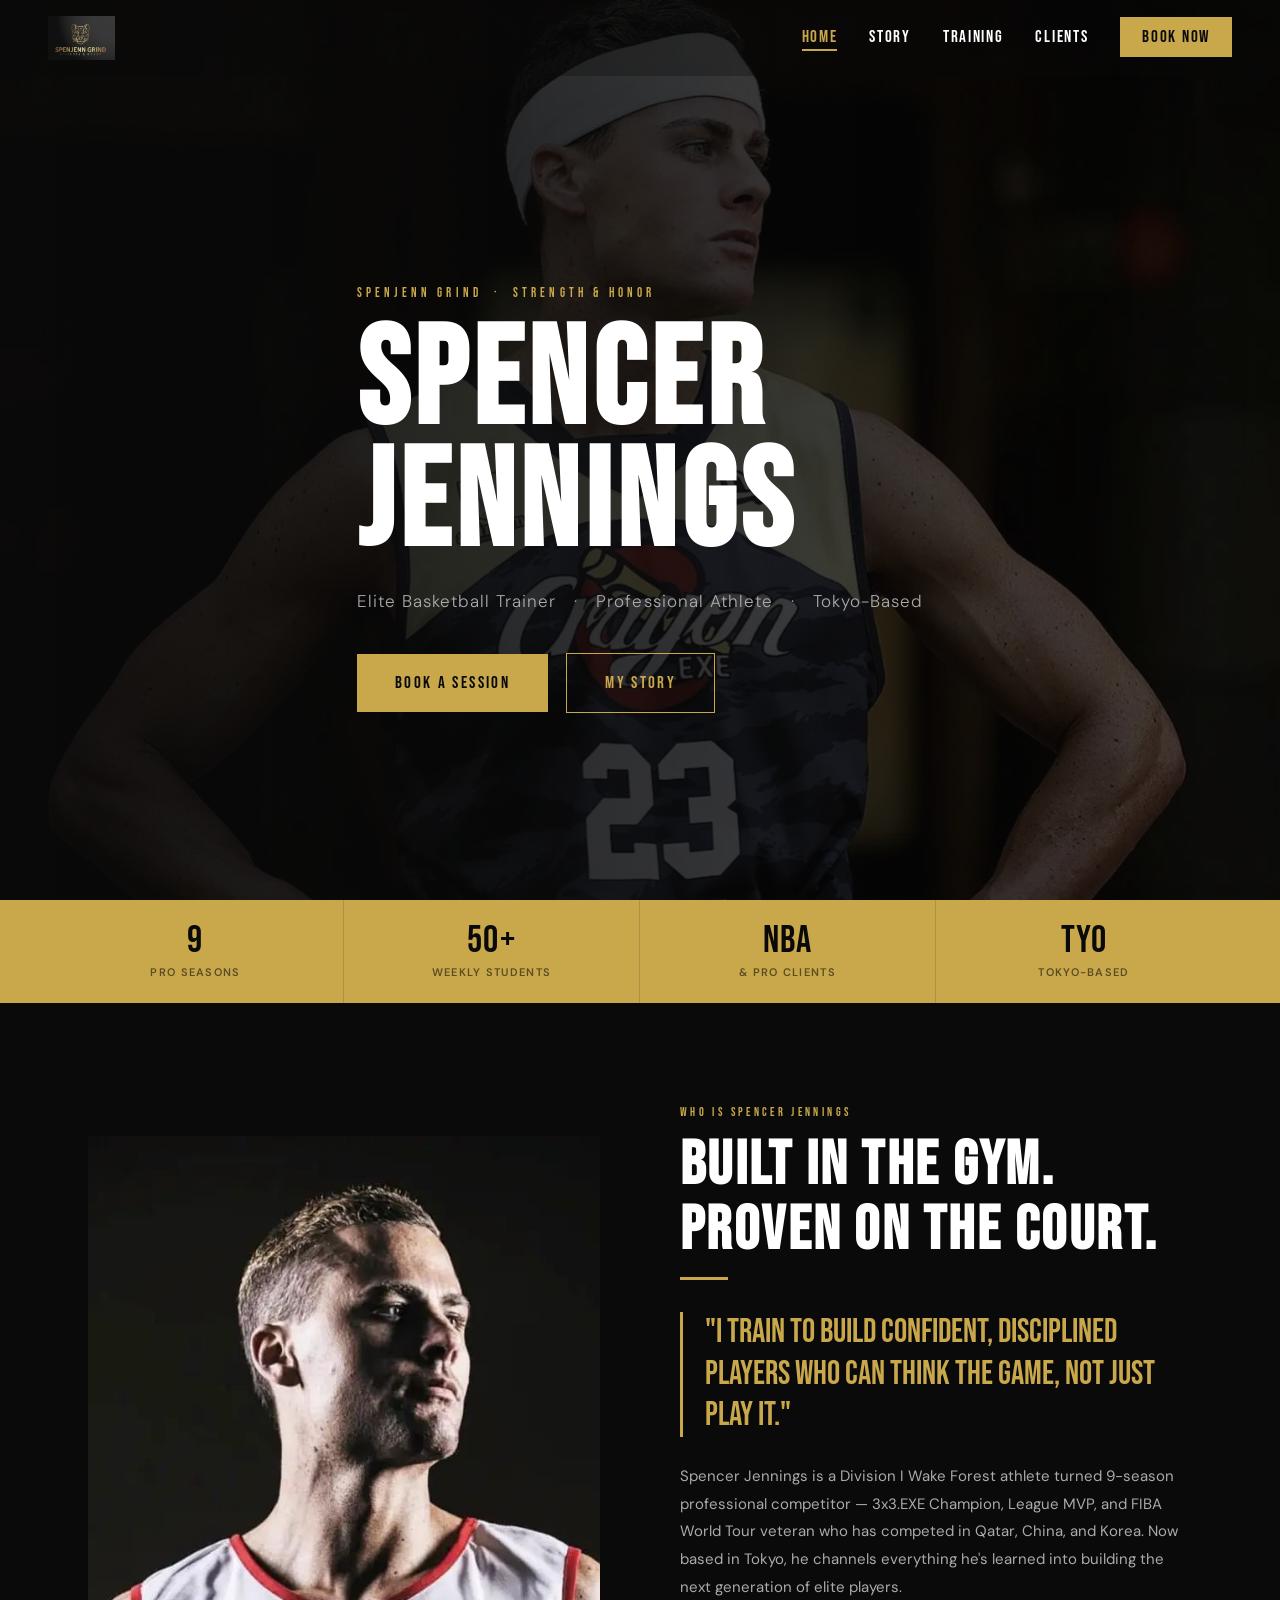
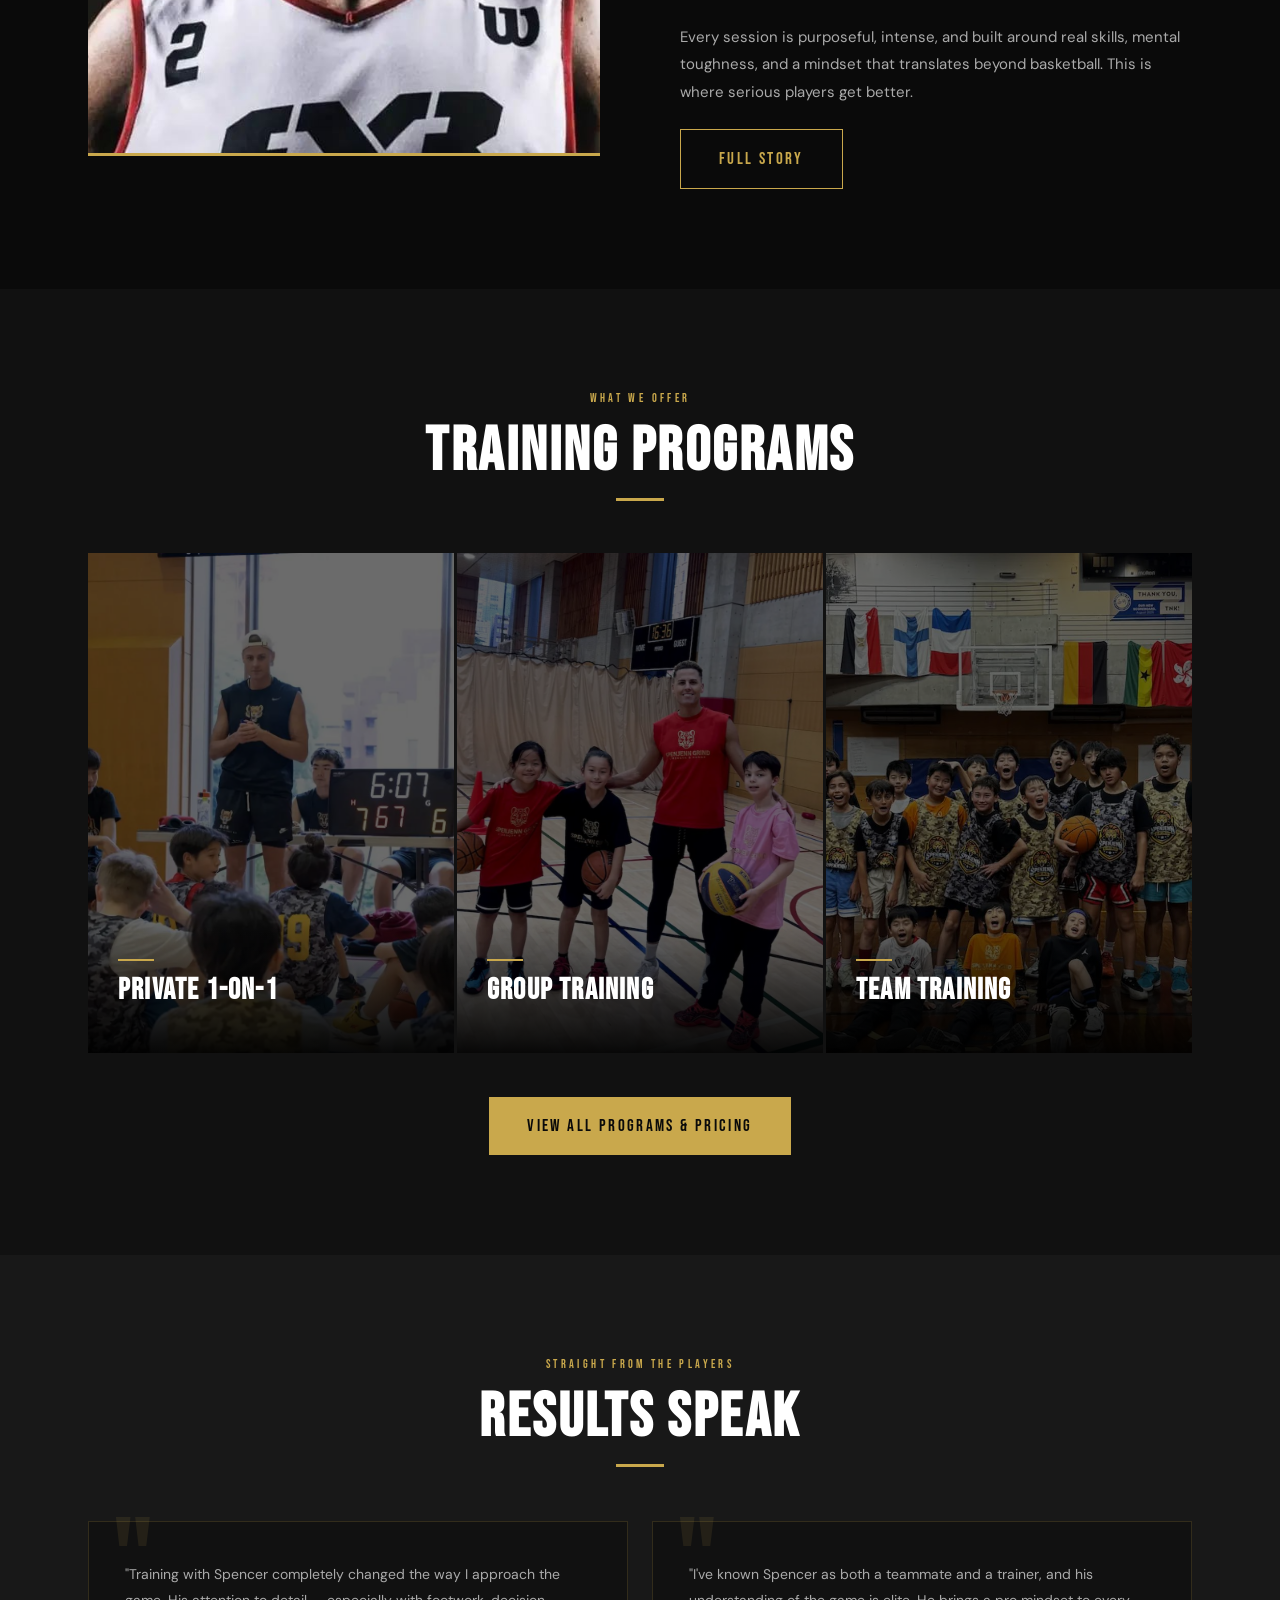
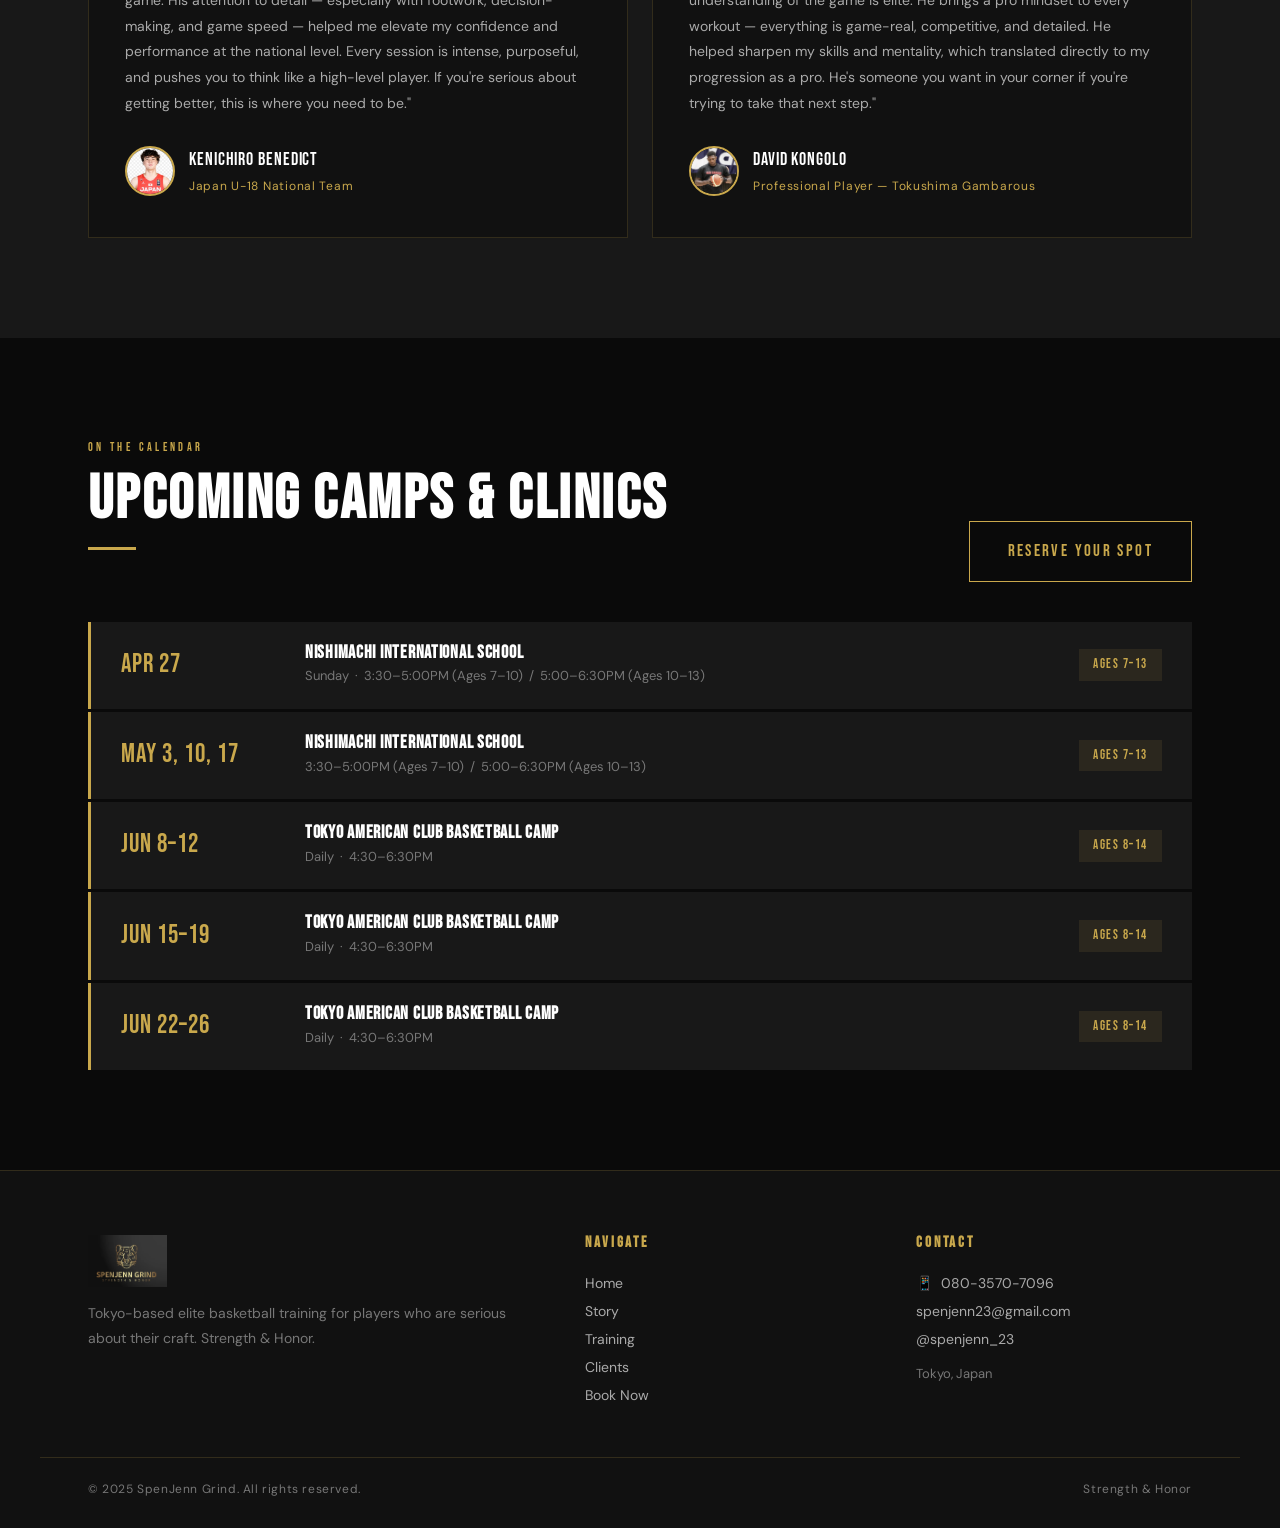
==== commit 8810f0a0: "Add files via upload" ====
--- a/SpenJenn/index.html
+++ b/SpenJenn/index.html
@@ -15,7 +15,7 @@
 <nav class="nav" id="nav">
   <div class="nav-inner">
     <a href="index.html" class="nav-logo">
-      <img src="logo+tagline.webp" alt="SpenJenn Grind — Strength &amp; Honor">
+      <img src="logo+tagline.jpg" alt="SpenJenn Grind — Strength &amp; Honor">
     </a>
     <ul class="nav-links">
       <li><a href="index.html" class="active">Home</a></li>
@@ -41,7 +41,7 @@
 
 <!-- ── HERO ── -->
 <section class="hero">
-  <div class="hero__bg" style="background-image: url('3x3action8.webp');"></div>
+  <div class="hero__bg" style="background-image: url('3x3action8.jpg');"></div>
   <div class="hero__overlay"></div>
   <div class="hero__content">
     <span class="hero__label">SpenJenn Grind &nbsp;·&nbsp; Strength &amp; Honor</span>
@@ -83,7 +83,7 @@
   <div class="intro__inner">
 
     <div class="intro__img-wrap fade-in">
-      <img src="Headshot.webp" alt="Spencer Jennings — 3x3 Professional Athlete" loading="lazy">
+      <img src="Headshot.jpg" alt="Spencer Jennings — 3x3 Professional Athlete" loading="lazy">
     </div>
 
     <div class="intro__text">
@@ -119,7 +119,7 @@
 
   <div class="t-cards">
     <div class="t-card fade-in">
-      <div class="t-card__bg" style="background-image: url('spenchencoaching1.webp'); background-position: center top;"></div>
+      <div class="t-card__bg" style="background-image: url('spenchencoaching1.jpg'); background-position: center top;"></div>
       <div class="t-card__body">
         <div class="t-card__rule"></div>
         <h3 class="t-card__title">Private 1-on-1</h3>
@@ -127,7 +127,7 @@
       </div>
     </div>
     <div class="t-card fade-in d1">
-      <div class="t-card__bg" style="background-image: url('spenjencoaching.webp'); background-position: center top;"></div>
+      <div class="t-card__bg" style="background-image: url('spenjencoaching.jpg'); background-position: center top;"></div>
       <div class="t-card__body">
         <div class="t-card__rule"></div>
         <h3 class="t-card__title">Group Training</h3>
@@ -135,7 +135,7 @@
       </div>
     </div>
     <div class="t-card fade-in d2">
-      <div class="t-card__bg" style="background-image: url('spenjengroupccoaching.webp'); background-position: center top;"></div>
+      <div class="t-card__bg" style="background-image: url('spenjengroupccoaching.jpg'); background-position: center top;"></div>
       <div class="t-card__body">
         <div class="t-card__rule"></div>
         <h3 class="t-card__title">Team Training</h3>
@@ -166,7 +166,7 @@
           like a high-level player. If you're serious about getting better, this is where you need to be."
         </p>
         <div class="t-quote__author">
-          <img src="Kenny.webp" alt="Kenichiro Benedict" loading="lazy">
+          <img src="Kenny.jpg" alt="Kenichiro Benedict" loading="lazy">
           <div>
             <p class="t-quote__name">Kenichiro Benedict</p>
             <p class="t-quote__role">Japan U-18 National Team</p>
@@ -181,7 +181,7 @@
           He's someone you want in your corner if you're trying to take that next step."
         </p>
         <div class="t-quote__author">
-          <img src="Kongolo.webp" alt="David Kongolo" loading="lazy">
+          <img src="Kongolo.jpg" alt="David Kongolo" loading="lazy">
           <div>
             <p class="t-quote__name">David Kongolo</p>
             <p class="t-quote__role">Professional Player — Tokushima Gambarous</p>
@@ -254,7 +254,7 @@
   <div class="footer-grid">
     <div class="footer-brand">
       <a href="index.html">
-        <img src="logo+tagline.webp" alt="SpenJenn Grind">
+        <img src="logo+tagline.jpg" alt="SpenJenn Grind">
       </a>
       <p>Tokyo-based elite basketball training for players who are serious about their craft. Strength &amp; Honor.</p>
     </div>
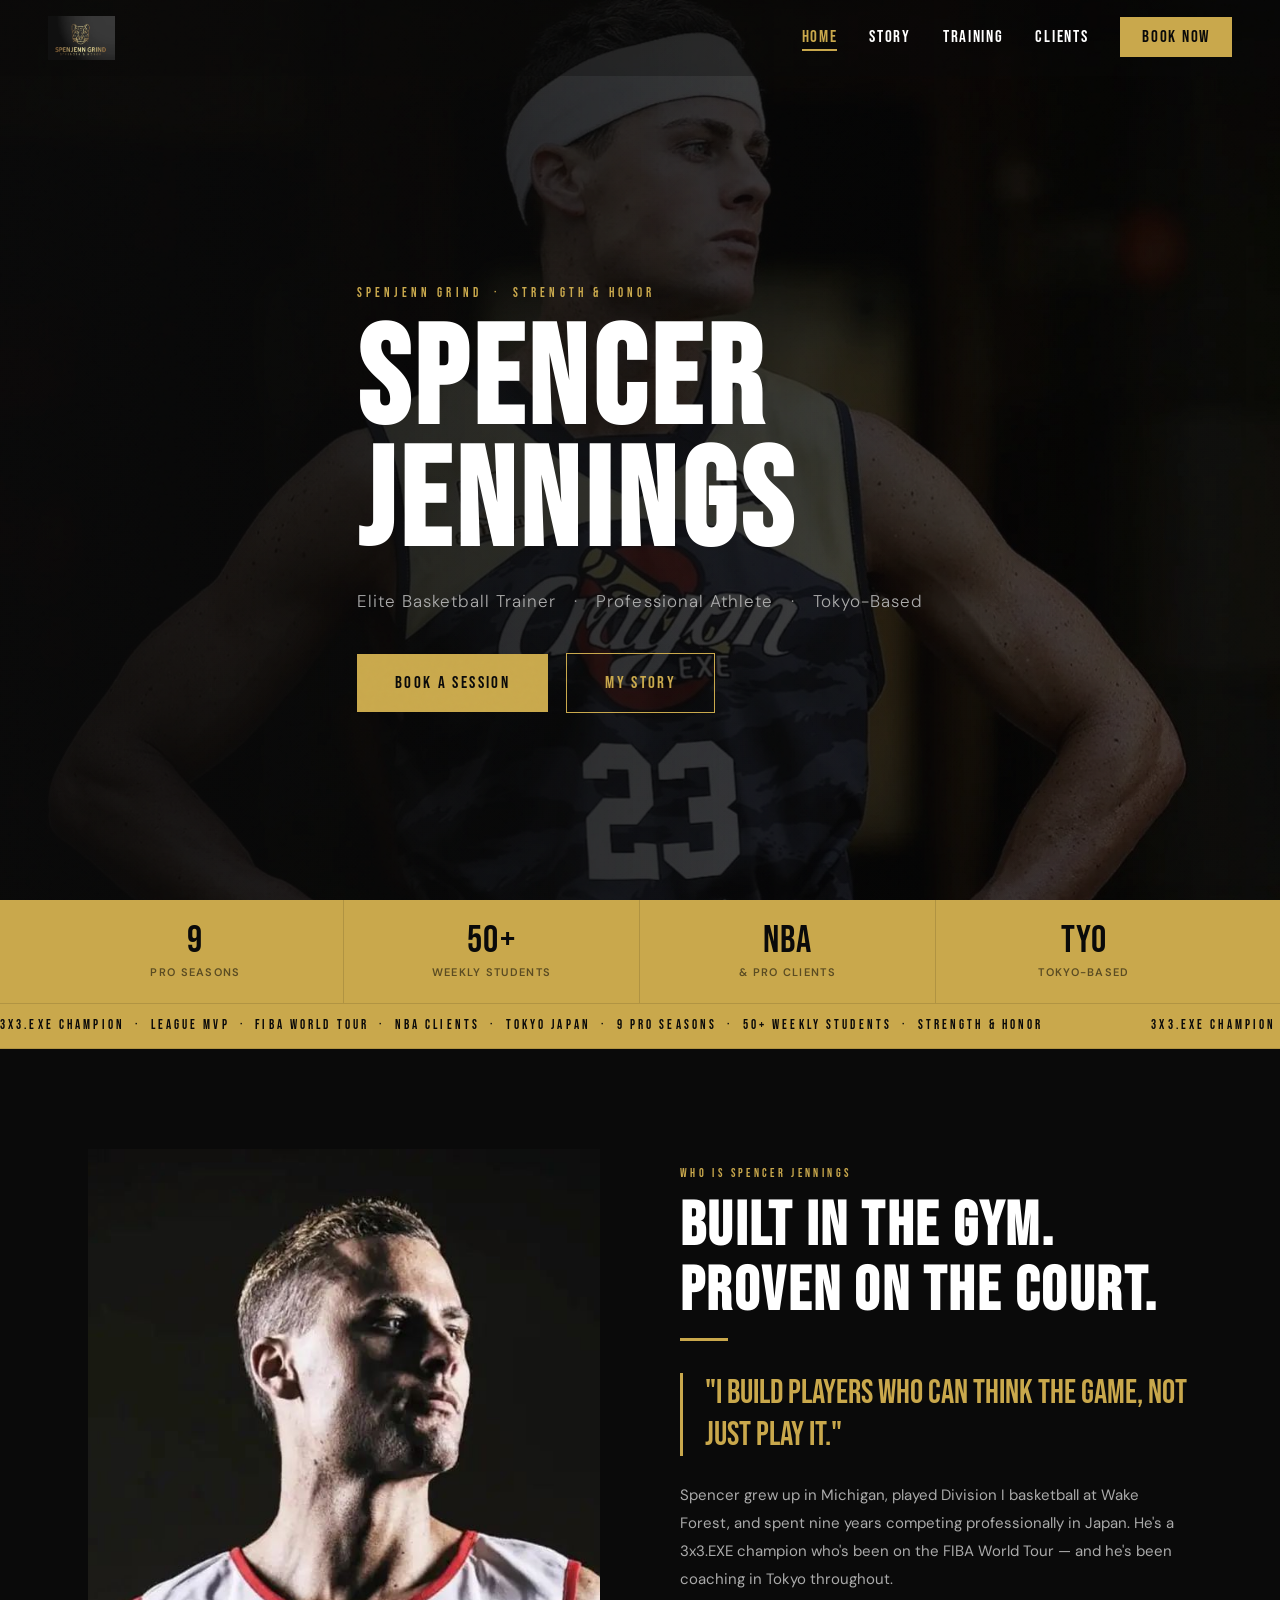
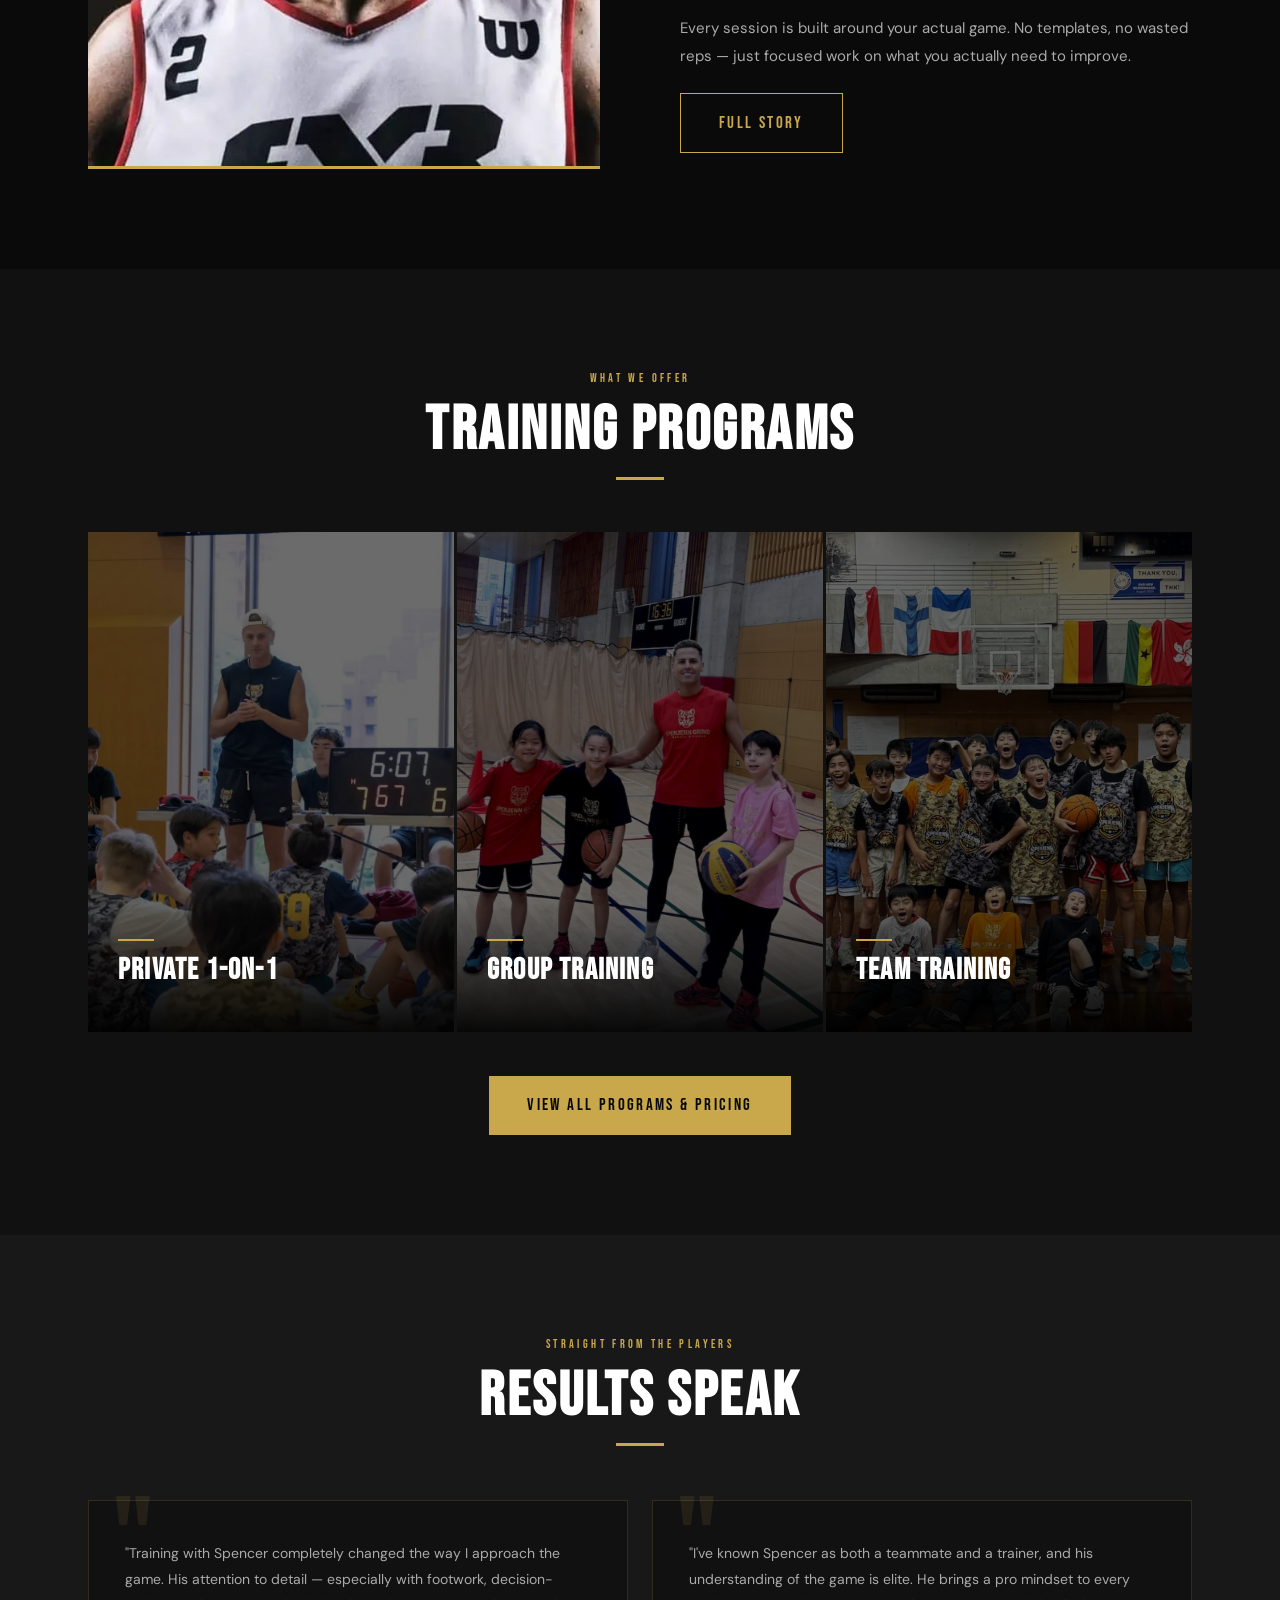
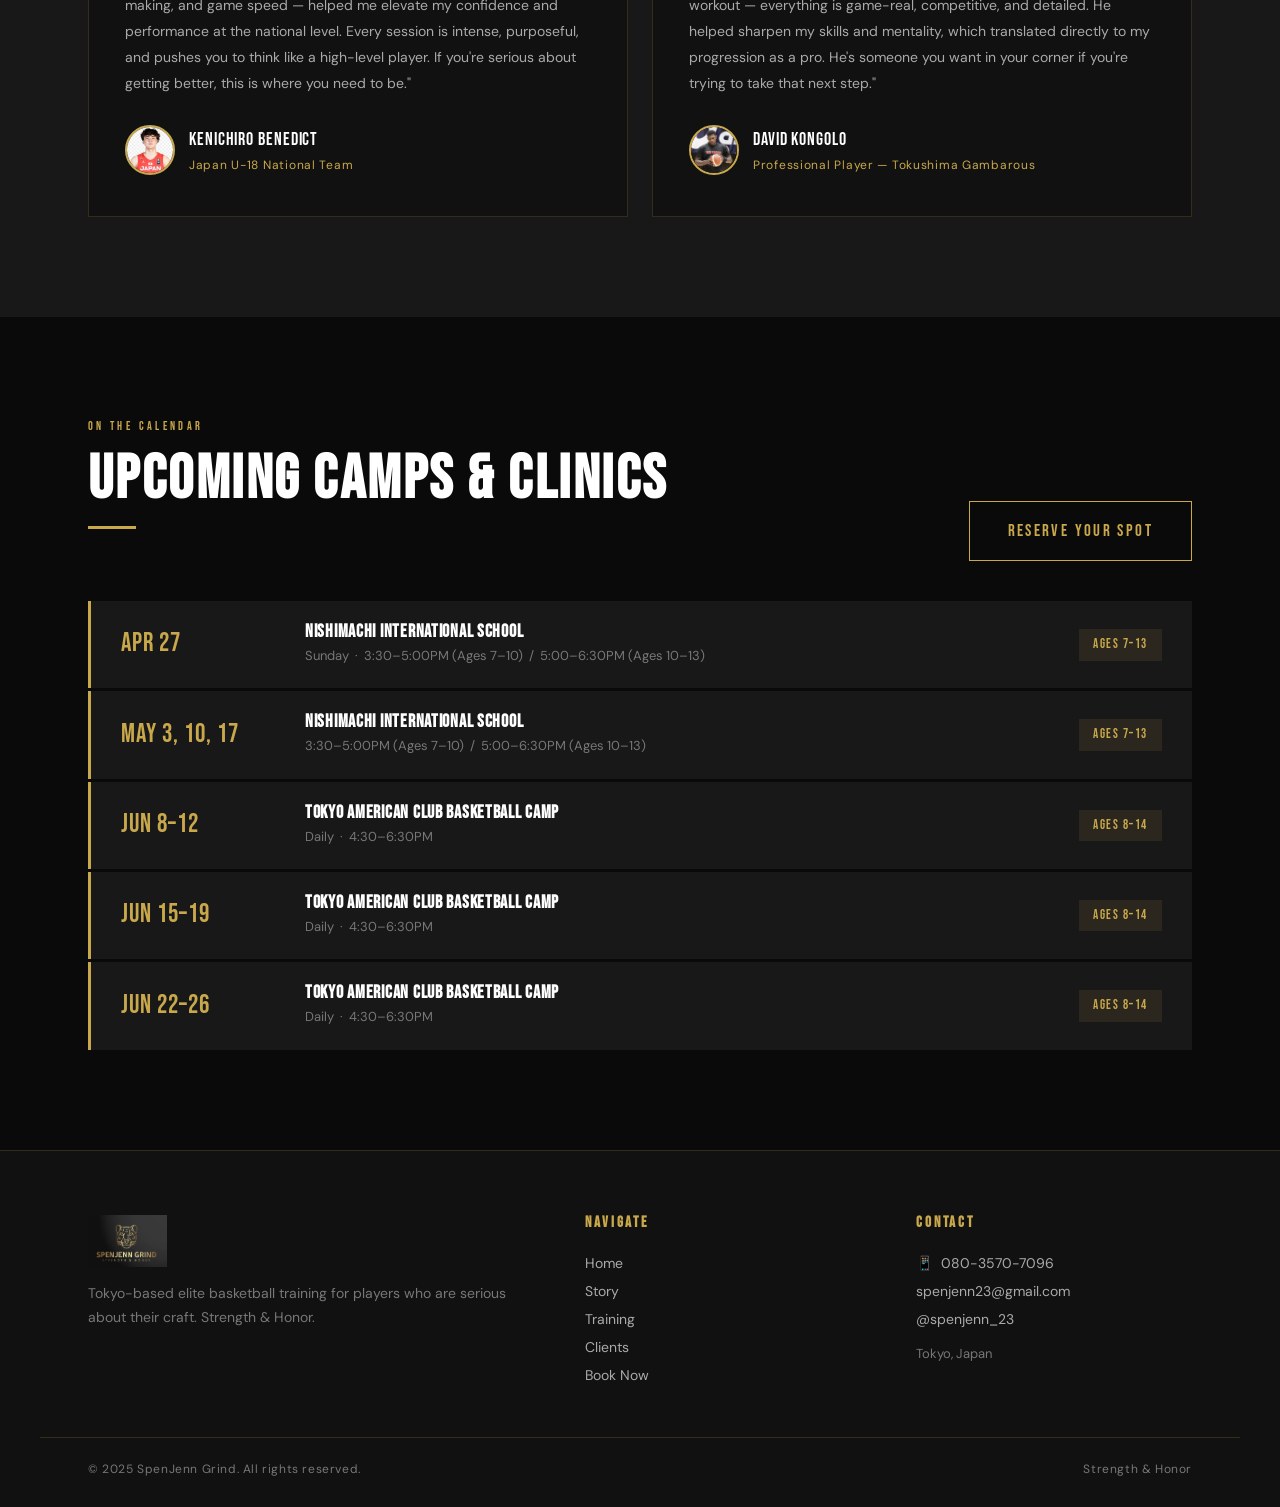
==== commit 58d8abd1: "Add files via upload" ====
--- a/SpenJenn/index.html
+++ b/SpenJenn/index.html
@@ -8,8 +8,14 @@
   <link rel="preconnect" href="https://fonts.googleapis.com">
   <link rel="preconnect" href="https://fonts.gstatic.com" crossorigin>
   <link rel="stylesheet" href="css/style.css">
+  <link rel="icon" type="image/svg+xml" href="favicon.svg">
 </head>
 <body>
+
+<!-- ── FLOATING CTA ── -->
+<div class="float-cta" id="floatCta">
+  <a href="book.html">Book a Session</a>
+</div>
 
 <!-- ── NAV ── -->
 <nav class="nav" id="nav">
@@ -60,11 +66,11 @@
 <div class="stats-bar">
   <div class="stats-bar__inner">
     <div class="stat-item">
-      <div class="stat-num">9</div>
+      <div class="stat-num" data-target="9">9</div>
       <div class="stat-lbl">Pro Seasons</div>
     </div>
     <div class="stat-item">
-      <div class="stat-num">50+</div>
+      <div class="stat-num" data-target="50" data-suffix="+">50+</div>
       <div class="stat-lbl">Weekly Students</div>
     </div>
     <div class="stat-item">
@@ -75,6 +81,14 @@
       <div class="stat-num">TYO</div>
       <div class="stat-lbl">Tokyo-Based</div>
     </div>
+  </div>
+</div>
+
+<!-- ── TICKER ── -->
+<div class="ticker" aria-hidden="true">
+  <div class="ticker__inner">
+    <span class="ticker__text">3X3.EXE CHAMPION &nbsp;·&nbsp; LEAGUE MVP &nbsp;·&nbsp; FIBA WORLD TOUR &nbsp;·&nbsp; NBA CLIENTS &nbsp;·&nbsp; TOKYO JAPAN &nbsp;·&nbsp; 9 PRO SEASONS &nbsp;·&nbsp; 50+ WEEKLY STUDENTS &nbsp;·&nbsp; STRENGTH &amp; HONOR &nbsp;&nbsp;&nbsp;&nbsp;&nbsp;&nbsp;</span>
+    <span class="ticker__text">3X3.EXE CHAMPION &nbsp;·&nbsp; LEAGUE MVP &nbsp;·&nbsp; FIBA WORLD TOUR &nbsp;·&nbsp; NBA CLIENTS &nbsp;·&nbsp; TOKYO JAPAN &nbsp;·&nbsp; 9 PRO SEASONS &nbsp;·&nbsp; 50+ WEEKLY STUDENTS &nbsp;·&nbsp; STRENGTH &amp; HONOR &nbsp;&nbsp;&nbsp;&nbsp;&nbsp;&nbsp;</span>
   </div>
 </div>
 
@@ -91,17 +105,16 @@
       <h2 class="section-title fade-in d1">Built in the Gym.<br>Proven on the Court.</h2>
       <div class="gold-bar fade-in d2"></div>
       <blockquote class="fade-in d2">
-        "I train to build confident, disciplined players who can think the game, not just play it."
+        "I build players who can think the game, not just play it."
       </blockquote>
       <p class="fade-in d3">
-        Spencer Jennings is a Division I Wake Forest athlete turned 9-season professional competitor —
-        3x3.EXE Champion, League MVP, and FIBA World Tour veteran who has competed in Qatar, China,
-        and Korea. Now based in Tokyo, he channels everything he's learned into building the next
-        generation of elite players.
+        Spencer grew up in Michigan, played Division I basketball at Wake Forest, and spent
+        nine years competing professionally in Japan. He's a 3x3.EXE champion who's been on
+        the FIBA World Tour — and he's been coaching in Tokyo throughout.
       </p>
       <p class="fade-in d3">
-        Every session is purposeful, intense, and built around real skills, mental toughness,
-        and a mindset that translates beyond basketball. This is where serious players get better.
+        Every session is built around your actual game. No templates, no wasted reps —
+        just focused work on what you actually need to improve.
       </p>
       <a href="story.html" class="btn btn--outline fade-in d4">Full Story</a>
     </div>
--- a/SpenJenn/css/style.css
+++ b/SpenJenn/css/style.css
@@ -1400,3 +1400,122 @@
   .accolades-grid { grid-template-columns: 1fr; }
   .skills-grid { grid-template-columns: 1fr; }
 }
+
+/* ============================================================
+   PREMIUM UPGRADES
+   ============================================================ */
+
+/* Film Grain overlay on hero sections */
+.hero::after,
+.page-hero::after {
+  content: '';
+  position: absolute;
+  inset: 0;
+  background-image: url("data:image/svg+xml,%3Csvg viewBox='0 0 200 200' xmlns='http://www.w3.org/2000/svg'%3E%3Cfilter id='n'%3E%3CfeTurbulence type='fractalNoise' baseFrequency='0.82' numOctaves='4' stitchTiles='stitch'/%3E%3C/filter%3E%3Crect width='100%25' height='100%25' filter='url(%23n)' opacity='1'/%3E%3C/svg%3E");
+  opacity: 0.045;
+  pointer-events: none;
+  z-index: 5;
+  mix-blend-mode: overlay;
+}
+
+/* Scrolling Marquee Ticker */
+.ticker {
+  background: var(--gold);
+  overflow: hidden;
+  padding: 11px 0;
+  border-top: 1px solid rgba(0,0,0,0.12);
+  border-bottom: 1px solid rgba(0,0,0,0.12);
+}
+.ticker__inner {
+  display: flex;
+  white-space: nowrap;
+  width: max-content;
+  animation: marquee 34s linear infinite;
+}
+.ticker__inner:hover { animation-play-state: paused; }
+.ticker__text {
+  font-family: 'Bebas Neue', sans-serif;
+  font-size: 13px;
+  letter-spacing: 0.24em;
+  color: var(--black);
+  display: inline-block;
+  padding-right: 72px;
+}
+@keyframes marquee {
+  from { transform: translateX(0); }
+  to   { transform: translateX(-50%); }
+}
+
+/* Floating Book CTA */
+.float-cta {
+  position: fixed;
+  bottom: 28px;
+  right: 28px;
+  z-index: 800;
+  opacity: 0;
+  transform: translateY(14px);
+  transition: opacity 0.4s ease, transform 0.4s ease;
+  pointer-events: none;
+}
+.float-cta.show {
+  opacity: 1;
+  transform: translateY(0);
+  pointer-events: auto;
+}
+.float-cta a {
+  display: flex;
+  align-items: center;
+  gap: 10px;
+  background: var(--gold);
+  color: var(--black);
+  font-family: 'Bebas Neue', sans-serif;
+  font-size: 16px;
+  letter-spacing: 0.14em;
+  padding: 15px 28px;
+  box-shadow: 0 8px 36px rgba(201,168,76,0.42);
+  transition: background 0.2s, transform 0.2s, box-shadow 0.2s;
+}
+.float-cta a:hover {
+  background: var(--gold-light);
+  transform: translateY(-2px);
+  box-shadow: 0 12px 44px rgba(201,168,76,0.52);
+}
+
+/* Timeline multi-image — taller */
+.tl-media--multi img { height: 250px; }
+
+/* Wake Forest trio container needs dark bg for blend */
+.tl-media--trio { background: var(--dark); }
+
+/* Roster item left border on hover */
+.roster-item {
+  border-left: 2px solid transparent;
+}
+.roster-item:hover { border-left-color: var(--gold); }
+
+/* Price cards lift on hover */
+.price-card:hover {
+  transform: translateY(-4px);
+  box-shadow: 0 10px 40px rgba(0,0,0,0.4);
+}
+
+/* Skill cards bottom bar reveal */
+.skill-card { position: relative; overflow: hidden; }
+.skill-card::after {
+  content: '';
+  position: absolute;
+  bottom: 0; left: 0;
+  width: 0; height: 2px;
+  background: var(--gold);
+  transition: width 0.32s ease;
+}
+.skill-card:hover::after { width: 100%; }
+
+/* Accolades lift */
+.acc-item { transition: background 0.2s, transform 0.2s; }
+.acc-item:hover { transform: translateY(-3px); }
+
+@media (max-width: 768px) {
+  .float-cta { bottom: 16px; right: 16px; }
+  .float-cta a { padding: 13px 22px; font-size: 15px; }
+}
